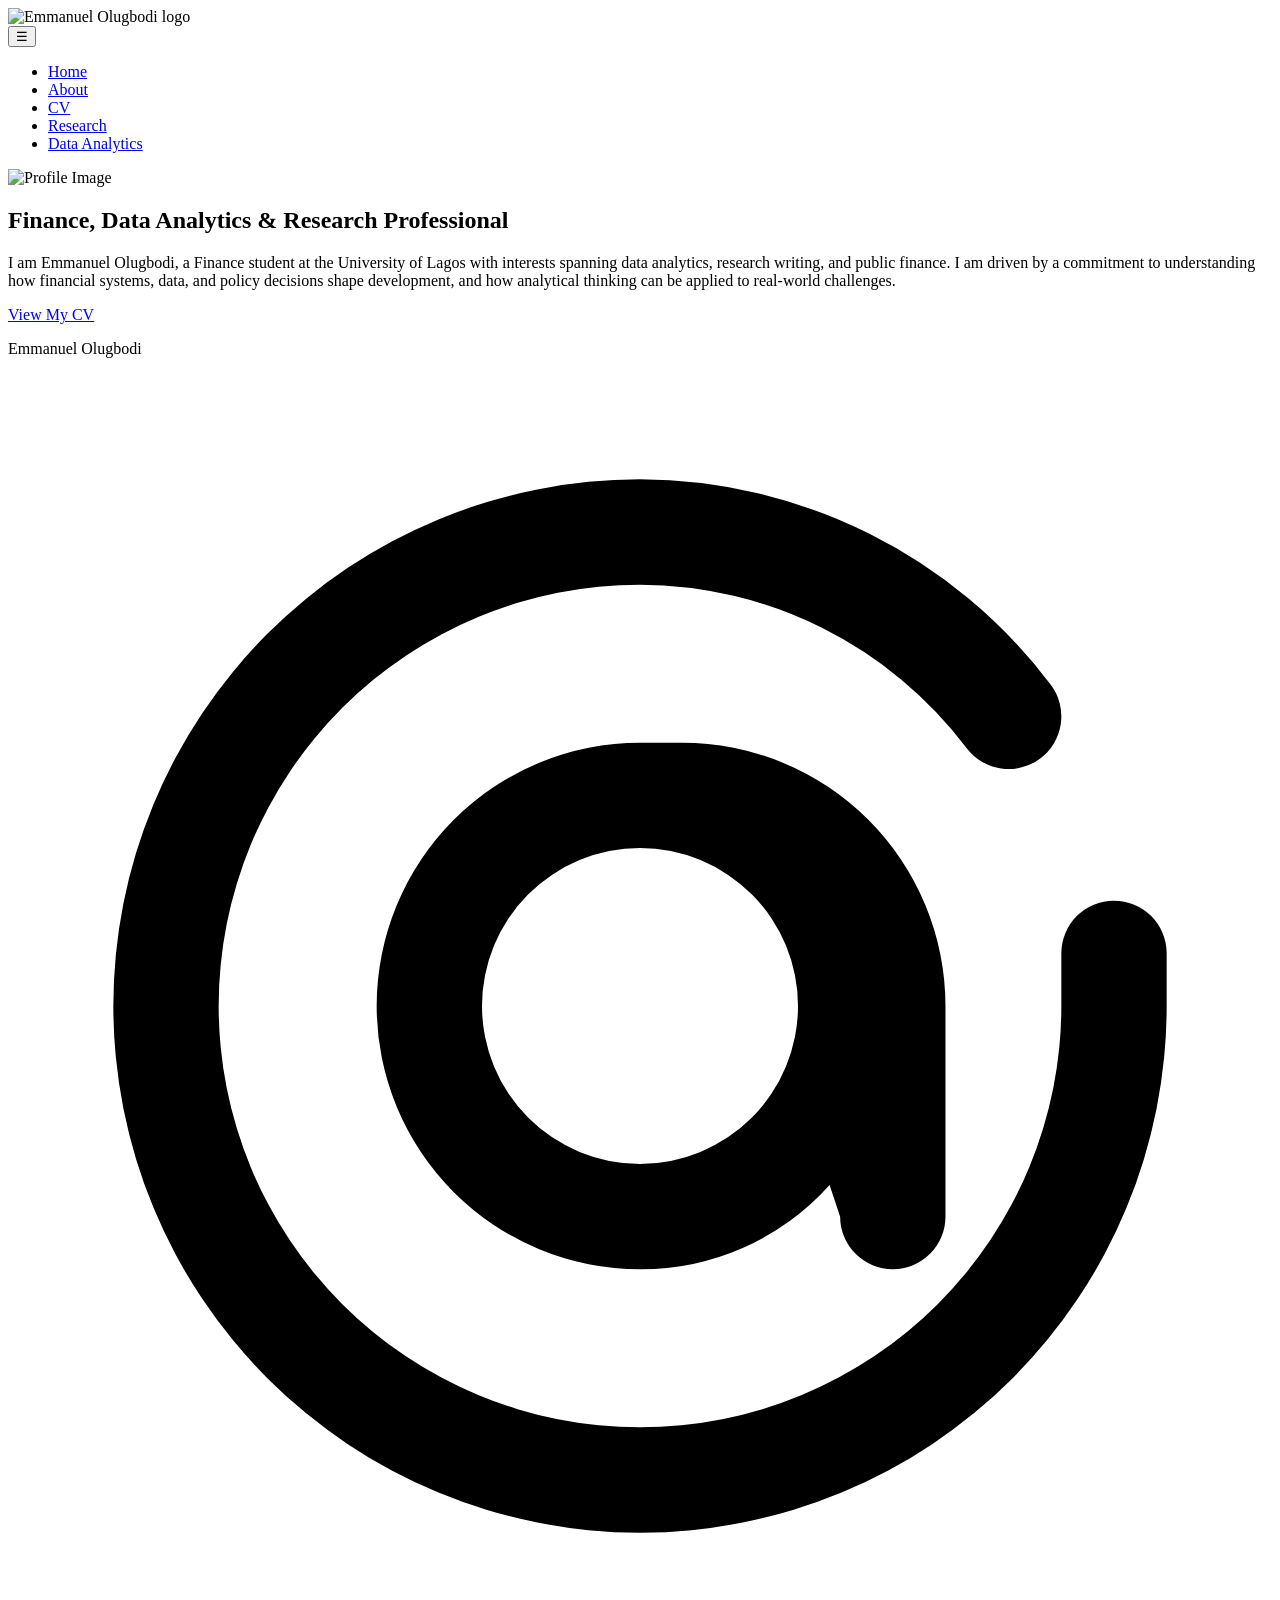
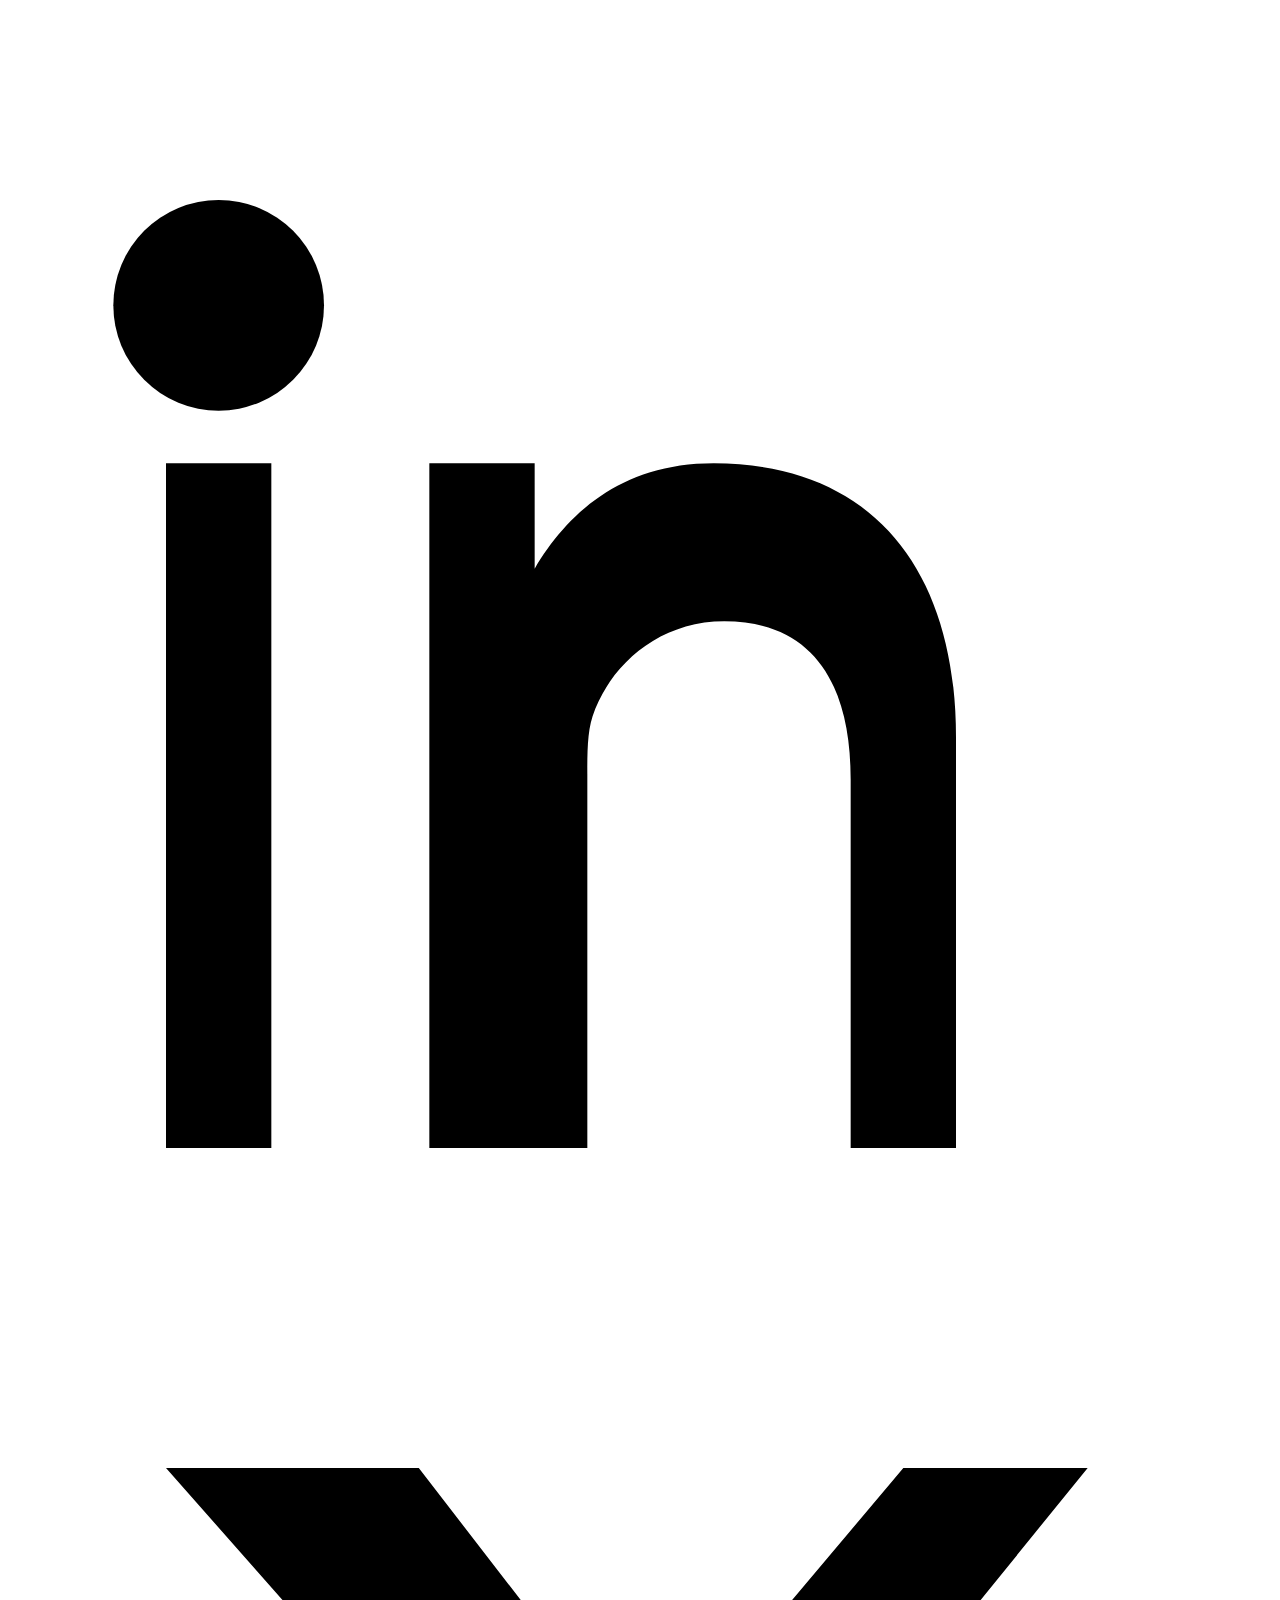
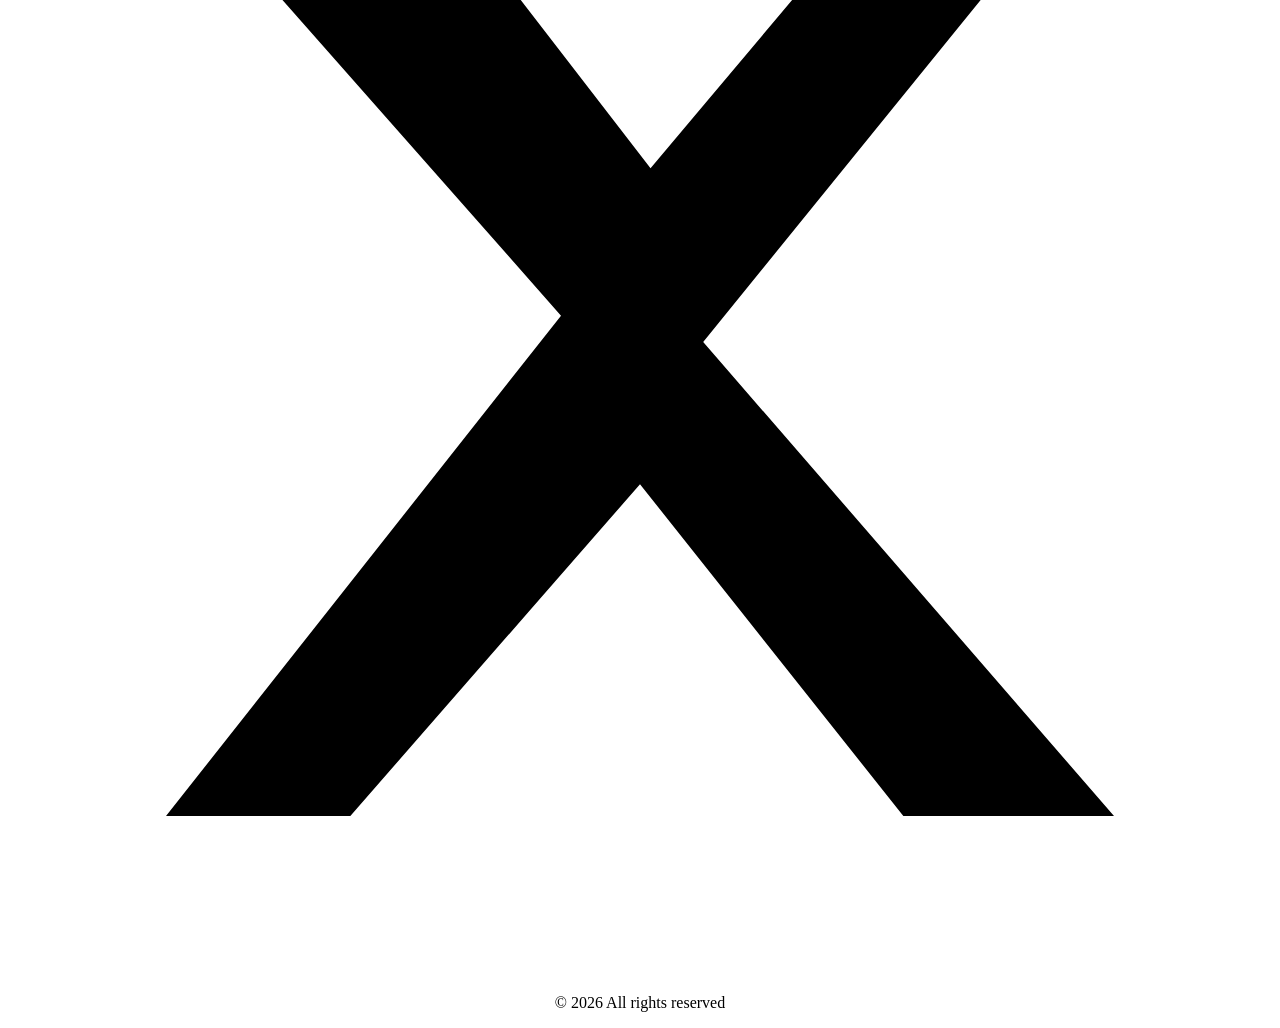
==== index.html @ 0d2e40f3 "Initial commit: portfolio website" ====
<!DOCTYPE html>
<html lang="en">
<head>
    <meta charset="UTF-8">
    <title>Emmanuel | Portfolio</title>

    <link rel="icon" href="images/favicon.ico">
    <link rel="icon" type="image/png" sizes="32x32" href="images/favicon-32x32.png">
    <link rel="icon" type="image/png" sizes="16x16" href="images/favicon-16x16.png">
    <link rel="apple-touch-icon" href="assets/favicon/apple-touch-icon.png">

    <link rel="stylesheet" href="css/style.css">
    <script defer src="js/script.js"></script>
</head>
<body>
<nav class="navbar">
  <div class="nav-container">
    <div class="brand">
      <img src="images/MyLogom.jpg" alt="Emmanuel Olugbodi logo" />
    </div>

    <button class="menu-toggle" aria-label="Open navigation">
      ☰
    </button>

    <ul class="nav-links">
      <li><a href="index.html">Home</a></li>
      <li><a href="about.html">About</a></li>
      <li><a href="cv.html">CV</a></li>
      <li><a href="research.html">Research</a></li>
      <li><a href="analytics.html">Data Analytics</a></li>
    </ul>
  </div>
</nav>

<main class="page-content">
    <section class="hero fade-in">
        <img src="images/profile-placeholder.jpg" alt="Profile Image">
        <h1>Finance, Data Analytics & Research Professional</h1>
       <!-- <p>I combine financial insight, political analysis, and data-driven research to support informed decision-making.</p>-->
        <p>I am Emmanuel Olugbodi, a Finance student at the University of Lagos with interests spanning data analytics, research writing, and public finance. I am driven by a commitment to understanding how financial systems, data, and policy decisions shape development, and how analytical thinking can be applied to real-world challenges.</p>
        <a class="btn" href="cv.html">View My CV</a>
    </section>
    </main>

   <footer class="site-footer">
  <div class="footer-inner">
    <p class="footer-name" class="footer-signature">Emmanuel Olugbodi</p>

   <div class="social-links">

  <a href="mailto:olugbodiemmanuel1@gmail.com" aria-label="Email" class="icon-email">
  <svg viewBox="0 0 24 24" class="icon">
    <path d="M12 2a10 10 0 1010 10v-1a1 1 0 00-2 0v1a8 8 0 11-8-8 7.8 7.8 0 016.2 3.1 1 1 0 001.6-1.2A9.8 9.8 0 0012 2z"/>
    <path d="M12 7a5 5 0 100 10 4.8 4.8 0 003.6-1.6l.2.6a1 1 0 002 0V12a5 5 0 00-5-5zm0 8a3 3 0 110-6 3 3 0 010 6z"/>
  </svg>
</a>

  <a href="https://www.linkedin.com/in/emmanuelsafr" target="_blank" aria-label="LinkedIn" class="icon-linkedin">
    <svg viewBox="0 0 24 24" class="icon">
      <path d="M4 3a2 2 0 100 4 2 2 0 000-4z"/>
      <path d="M3 8h2v13H3z"/>
      <path d="M8 8h2v2c.6-1 1.6-2 3.4-2 3 0 4.6 2 4.6 5.2V21h-2v-7c0-1.8-.7-3-2.4-3-1.3 0-2.2.9-2.5 1.8-.1.3-.1.7-.1 1.1V21H8z"/>
    </svg>
  </a>

  <a href="https://x.com/_emmanuelSAFR" target="_blank" aria-label="X" class="icon-x">
    <svg viewBox="0 0 24 24" class="icon">
      <path d="M3 3l7.5 8.5L3 21h3.5l5.5-6.3L17 21h4l-7.8-9 7.3-9H17l-4.8 5.7L7.8 3z"/>
    </svg>
  </a>
</div>
  <div>
    <p class="footer-copy" style="text-align: center;"> © 2026 All rights reserved</p>
  </div>
  </div>
</footer>
</body>
</html>
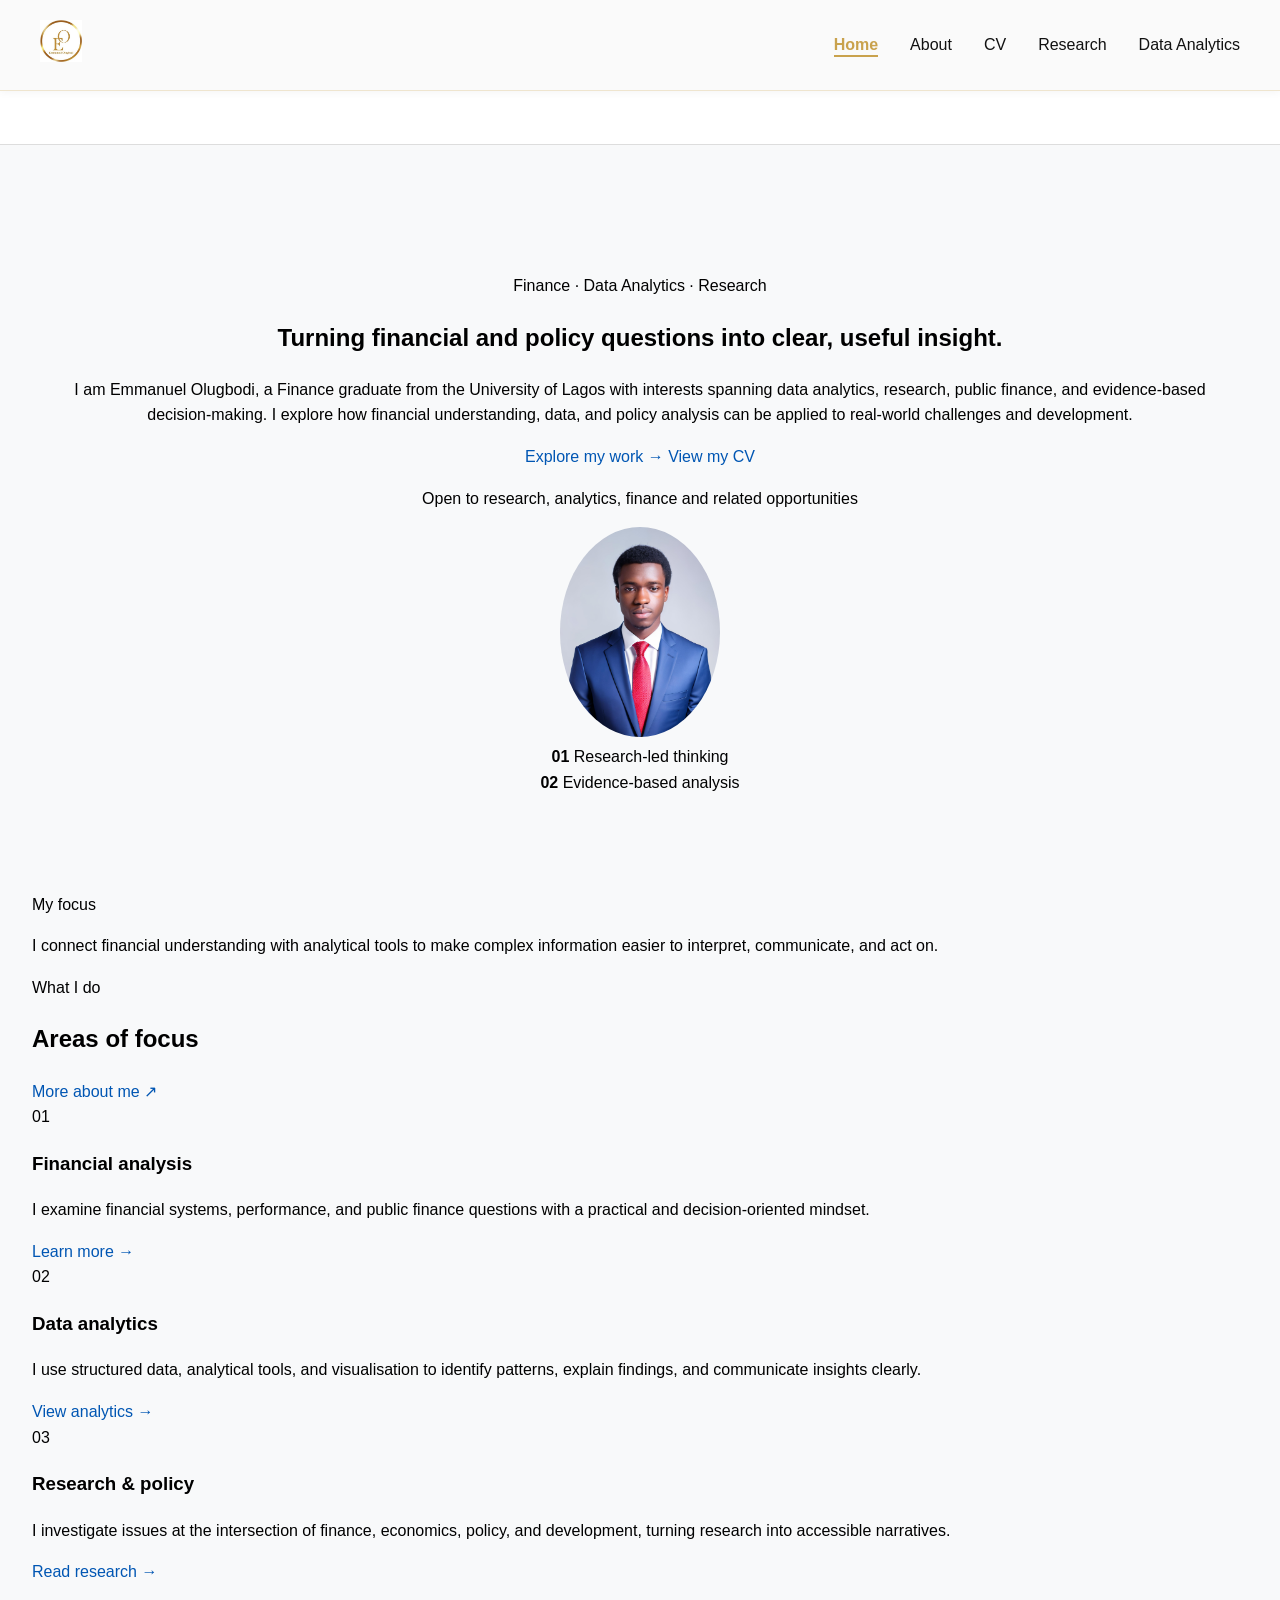
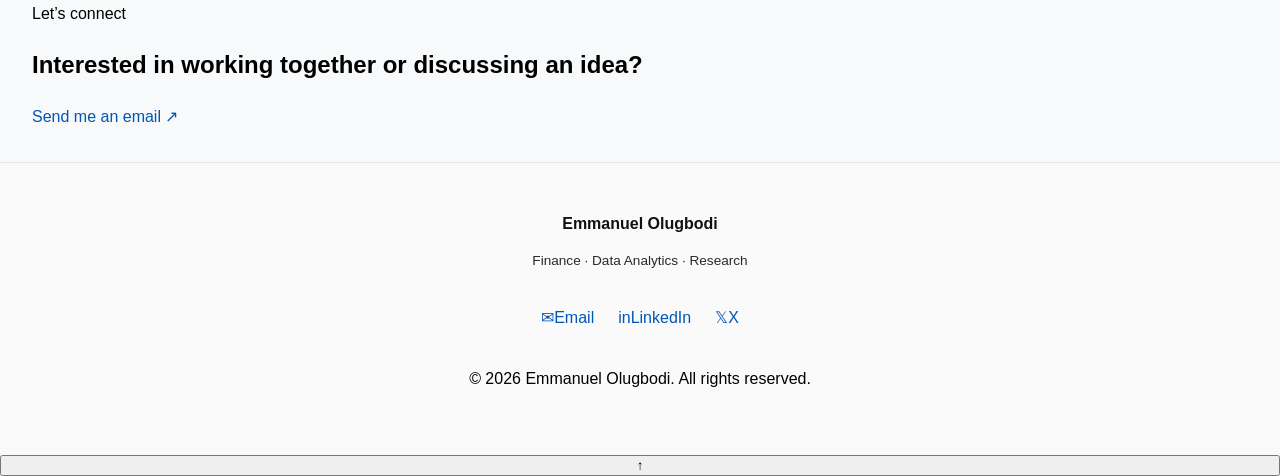
==== commit d2dd91d0: "Add files via upload Replacing" ====
--- a/index.html
+++ b/index.html
@@ -1,79 +1,931 @@
 <!DOCTYPE html>
 <html lang="en">
+
 <head>
+
     <meta charset="UTF-8">
-    <title>Emmanuel | Portfolio</title>
-
-    <link rel="icon" href="images/favicon.ico">
-    <link rel="icon" type="image/png" sizes="32x32" href="images/favicon-32x32.png">
-    <link rel="icon" type="image/png" sizes="16x16" href="images/favicon-16x16.png">
-    <link rel="apple-touch-icon" href="assets/favicon/apple-touch-icon.png">
+
+    <meta
+        name="viewport"
+        content="width=device-width, initial-scale=1.0"
+    >
+
+    <meta
+        name="description"
+        content="Emmanuel Olugbodi is a Finance graduate focused on data analytics, research, public finance, and evidence-based decision-making."
+    >
+
+    <meta
+        name="theme-color"
+        content="#0b1f33"
+    >
+
+    <title>
+        Emmanuel Olugbodi | Finance, Data & Research
+    </title>
+
+
+    <!-- =========================
+         FAVICONS
+    ========================== -->
+
+    <link
+        rel="icon"
+        href="images/favicon.ico"
+    >
+
+    <link
+        rel="icon"
+        type="image/png"
+        sizes="32x32"
+        href="images/favicon-32x32.png"
+    >
+
+    <link
+        rel="icon"
+        type="image/png"
+        sizes="16x16"
+        href="images/favicon-16x16.png"
+    >
+
+    <link
+        rel="apple-touch-icon"
+        href="assets/favicon/apple-touch-icon.png"
+    >
+
+
+    <!-- =========================
+         HOMEPAGE STYLESHEET
+    ========================== -->
+
 
     <link rel="stylesheet" href="css/style.css">
-    <script defer src="js/script.js"></script>
+   <!-- <script defer src="js/script.js"></script>-->
+
 </head>
+
+
 <body>
-<nav class="navbar">
-  <div class="nav-container">
-    <div class="brand">
-      <img src="images/MyLogom.jpg" alt="Emmanuel Olugbodi logo" />
-    </div>
-
-    <button class="menu-toggle" aria-label="Open navigation">
-      ☰
+
+
+    <!-- =====================================================
+         HEADER / NAVIGATION
+    ====================================================== -->
+
+    <header class="site-header">
+
+        <nav
+            class="navbar"
+            aria-label="Primary navigation"
+        >
+
+            <div class="nav-container">
+
+
+                <!-- Website brand -->
+
+                <a
+                    class="brand"
+                    href="index.html"
+                    aria-label="Emmanuel Olugbodi home"
+                >
+
+                    <img
+                        src="images/MyLogom.jpg"
+                        alt="Emmanuel Olugbodi logo"
+                    >
+
+                </a>
+
+
+                <!-- Mobile hamburger button -->
+
+                <button
+                    class="menu-toggle"
+                    type="button"
+                    aria-expanded="false"
+                    aria-controls="primary-menu"
+                    aria-label="Open navigation menu"
+                >
+
+                    <span></span>
+                    <span></span>
+                    <span></span>
+
+                </button>
+
+
+                <!-- Navigation links -->
+
+                <ul
+                    class="nav-links"
+                    id="primary-menu"
+                >
+
+                    <li>
+
+                        <a
+                            class="active"
+                            href="index.html"
+                            aria-current="page"
+                        >
+                            Home
+                        </a>
+
+                    </li>
+
+
+                    <li>
+
+                        <a href="about.html">
+                            About
+                        </a>
+
+                    </li>
+
+
+                    <li>
+
+                        <a href="cv.html">
+                            CV
+                        </a>
+
+                    </li>
+
+
+                    <li>
+
+                        <a href="research.html">
+                            Research
+                        </a>
+
+                    </li>
+
+
+                    <li>
+
+                        <a href="analytics.html">
+                            Data Analytics
+                        </a>
+
+                    </li>
+
+                </ul>
+
+            </div>
+
+        </nav>
+
+    </header>
+
+
+
+    <!-- =====================================================
+         MAIN CONTENT
+    ====================================================== -->
+
+    <main>
+
+
+        <!-- =================================================
+             HERO SECTION
+        ================================================== -->
+
+        <section
+            class="hero section-shell"
+            aria-labelledby="hero-title"
+        >
+
+
+            <!-- Hero text -->
+
+            <div class="hero-copy">
+
+                <p class="eyebrow">
+                    Finance · Data Analytics · Research
+                </p>
+
+
+                <h1 id="hero-title">
+                    Turning financial and policy questions into clear, useful insight.
+                </h1>
+
+
+                <p class="hero-text">
+                    I am Emmanuel Olugbodi, a Finance graduate from the University of Lagos with interests spanning data analytics, research, public finance, and evidence-based decision-making. I explore how financial understanding, data, and policy analysis can be applied to real-world challenges and development.
+                </p>
+
+
+                <div class="hero-actions">
+
+                    <a
+                        class="button button-primary"
+                        href="analytics.html"
+                    >
+                        Explore my work
+
+                        <span aria-hidden="true">
+                            →
+                        </span>
+
+                    </a>
+
+
+                    <a
+                        class="button button-secondary"
+                        href="cv.html"
+                    >
+                        View my CV
+                    </a>
+
+                </div>
+
+
+                <p class="availability">
+
+                    <span
+                        class="status-dot"
+                        aria-hidden="true"
+                    ></span>
+
+                    Open to research, analytics, finance and related opportunities
+
+                </p>
+
+            </div>
+
+
+
+            <!-- Hero visual -->
+
+            <div class="hero-visual">
+
+
+                <!-- Professional passport photograph -->
+
+                <div class="portrait-frame">
+
+                    <img
+                        src="images/profile-placeholder.jpg"
+                        alt="Professional portrait of Emmanuel Olugbodi"
+                    >
+
+                </div>
+
+
+                <!-- Supporting visual note -->
+
+                <div class="visual-note note-one">
+
+                    <strong>
+                        01
+                    </strong>
+
+                    <span>
+                        Research-led thinking
+                    </span>
+
+                </div>
+
+
+                <!-- Supporting visual note -->
+
+                <div class="visual-note note-two">
+
+                    <strong>
+                        02
+                    </strong>
+
+                    <span>
+                        Evidence-based analysis
+                    </span>
+
+                </div>
+
+            </div>
+
+        </section>
+
+
+
+        <!-- =================================================
+             PROFESSIONAL FOCUS STRIP
+        ================================================== -->
+
+        <section
+            class="intro-strip"
+            aria-label="Professional focus"
+        >
+
+            <div class="section-shell focus-grid">
+
+                <p class="section-kicker">
+                    My focus
+                </p>
+
+
+                <p class="focus-statement">
+                    I connect financial understanding with analytical tools to make complex information easier to interpret, communicate, and act on.
+                </p>
+
+            </div>
+
+        </section>
+
+
+
+        <!-- =================================================
+             AREAS OF FOCUS
+        ================================================== -->
+
+        <section
+            class="work-section section-shell"
+            aria-labelledby="work-title"
+        >
+
+            <div class="section-heading">
+
+                <div>
+
+                    <p class="section-kicker">
+                        What I do
+                    </p>
+
+                    <h2 id="work-title">
+                        Areas of focus
+                    </h2>
+
+                </div>
+
+
+                <a
+                    class="text-link"
+                    href="about.html"
+                >
+                    More about me
+
+                    <span aria-hidden="true">
+                        ↗
+                    </span>
+
+                </a>
+
+            </div>
+
+
+
+            <div class="focus-cards">
+
+
+                <!-- Financial analysis -->
+
+                <article class="focus-card">
+
+                    <span class="card-number">
+                        01
+                    </span>
+
+                    <h3>
+                        Financial analysis
+                    </h3>
+
+                    <p>
+                        I examine financial systems, performance, and public finance questions with a practical and decision-oriented mindset.
+                    </p>
+
+                    <a
+                        href="cv.html"
+                        aria-label="Learn more about Emmanuel's financial analysis experience"
+                    >
+                        Learn more
+
+                        <span aria-hidden="true">
+                            →
+                        </span>
+
+                    </a>
+
+                </article>
+
+
+
+                <!-- Data analytics -->
+
+                <article class="focus-card featured-card">
+
+                    <span class="card-number">
+                        02
+                    </span>
+
+                    <h3>
+                        Data analytics
+                    </h3>
+
+                    <p>
+                        I use structured data, analytical tools, and visualisation to identify patterns, explain findings, and communicate insights clearly.
+                    </p>
+
+                    <a
+                        href="analytics.html"
+                        aria-label="View Emmanuel's data analytics work"
+                    >
+                        View analytics
+
+                        <span aria-hidden="true">
+                            →
+                        </span>
+
+                    </a>
+
+                </article>
+
+
+
+                <!-- Research -->
+
+                <article class="focus-card">
+
+                    <span class="card-number">
+                        03
+                    </span>
+
+                    <h3>
+                        Research & policy
+                    </h3>
+
+                    <p>
+                        I investigate issues at the intersection of finance, economics, policy, and development, turning research into accessible narratives.
+                    </p>
+
+                    <a
+                        href="research.html"
+                        aria-label="Read Emmanuel's research work"
+                    >
+                        Read research
+
+                        <span aria-hidden="true">
+                            →
+                        </span>
+
+                    </a>
+
+                </article>
+
+            </div>
+
+        </section>
+
+
+
+        <!-- =================================================
+             CLOSING CALL TO ACTION
+        ================================================== -->
+
+        <section
+            class="closing-cta section-shell"
+            aria-labelledby="cta-title"
+        >
+
+            <div>
+
+                <p class="section-kicker">
+                    Let’s connect
+                </p>
+
+
+                <h2 id="cta-title">
+                    Interested in working together or discussing an idea?
+                </h2>
+
+            </div>
+
+
+            <a
+                class="button button-dark"
+                href="mailto:olugbodiemmanuel1@gmail.com"
+            >
+                Send me an email
+
+                <span aria-hidden="true">
+                    ↗
+                </span>
+
+            </a>
+
+        </section>
+
+    </main>
+
+
+
+    <!-- =====================================================
+         FOOTER
+    ====================================================== -->
+
+    <footer class="site-footer">
+
+        <div class="footer-inner section-shell">
+
+
+            <!-- Footer identity -->
+
+            <div class="footer-brand">
+
+                <a
+                    class="footer-name"
+                    href="index.html"
+                >
+                    Emmanuel Olugbodi
+                </a>
+
+
+                <p class="footer-copy">
+                    Finance · Data Analytics · Research
+                </p>
+
+            </div>
+
+
+
+            <!-- Social links -->
+
+            <div
+                class="social-links"
+                aria-label="Social and contact links"
+            >
+
+                <a
+                    href="mailto:olugbodiemmanuel1@gmail.com"
+                    aria-label="Email Emmanuel"
+                >
+
+                    <span
+                        class="social-icon"
+                        aria-hidden="true"
+                    >
+                        ✉
+                    </span>
+
+                    <span>
+                        Email
+                    </span>
+
+                </a>
+
+
+                <a
+                    href="https://www.linkedin.com/in/emmanuelsafr"
+                    target="_blank"
+                    rel="noopener noreferrer"
+                    aria-label="Emmanuel on LinkedIn"
+                >
+
+                    <span
+                        class="social-icon linkedin-icon"
+                        aria-hidden="true"
+                    >
+                        in
+                    </span>
+
+                    <span>
+                        LinkedIn
+                    </span>
+
+                </a>
+
+
+                <a
+                    href="https://x.com/_emmanuelSAFR"
+                    target="_blank"
+                    rel="noopener noreferrer"
+                    aria-label="Emmanuel on X"
+                >
+
+                    <span
+                        class="social-icon x-icon"
+                        aria-hidden="true"
+                    >
+                        𝕏
+                    </span>
+
+                    <span>
+                        X
+                    </span>
+
+                </a>
+
+            </div>
+
+
+
+            <!-- Copyright -->
+
+            <p class="copyright">
+
+                ©
+                <span id="year"></span>
+                Emmanuel Olugbodi.
+                All rights reserved.
+
+            </p>
+
+        </div>
+
+    </footer>
+
+
+
+    <!-- =====================================================
+         BACK TO TOP BUTTON
+    ====================================================== -->
+
+    <button
+        class="back-to-top"
+        type="button"
+        aria-label="Back to top"
+        title="Back to top"
+    >
+
+        <span aria-hidden="true">
+            ↑
+        </span>
+
     </button>
 
-    <ul class="nav-links">
-      <li><a href="index.html">Home</a></li>
-      <li><a href="about.html">About</a></li>
-      <li><a href="cv.html">CV</a></li>
-      <li><a href="research.html">Research</a></li>
-      <li><a href="analytics.html">Data Analytics</a></li>
-    </ul>
-  </div>
-</nav>
-
-<main class="page-content">
-    <section class="hero fade-in">
-        <img src="images/profile-placeholder.jpg" alt="Profile Image">
-        <h1>Finance, Data Analytics & Research Professional</h1>
-       <!-- <p>I combine financial insight, political analysis, and data-driven research to support informed decision-making.</p>-->
-        <p>I am Emmanuel Olugbodi, a Finance student at the University of Lagos with interests spanning data analytics, research writing, and public finance. I am driven by a commitment to understanding how financial systems, data, and policy decisions shape development, and how analytical thinking can be applied to real-world challenges.</p>
-        <a class="btn" href="cv.html">View My CV</a>
-    </section>
-    </main>
-
-   <footer class="site-footer">
-  <div class="footer-inner">
-    <p class="footer-name" class="footer-signature">Emmanuel Olugbodi</p>
-
-   <div class="social-links">
-
-  <a href="mailto:olugbodiemmanuel1@gmail.com" aria-label="Email" class="icon-email">
-  <svg viewBox="0 0 24 24" class="icon">
-    <path d="M12 2a10 10 0 1010 10v-1a1 1 0 00-2 0v1a8 8 0 11-8-8 7.8 7.8 0 016.2 3.1 1 1 0 001.6-1.2A9.8 9.8 0 0012 2z"/>
-    <path d="M12 7a5 5 0 100 10 4.8 4.8 0 003.6-1.6l.2.6a1 1 0 002 0V12a5 5 0 00-5-5zm0 8a3 3 0 110-6 3 3 0 010 6z"/>
-  </svg>
-</a>
-
-  <a href="https://www.linkedin.com/in/emmanuelsafr" target="_blank" aria-label="LinkedIn" class="icon-linkedin">
-    <svg viewBox="0 0 24 24" class="icon">
-      <path d="M4 3a2 2 0 100 4 2 2 0 000-4z"/>
-      <path d="M3 8h2v13H3z"/>
-      <path d="M8 8h2v2c.6-1 1.6-2 3.4-2 3 0 4.6 2 4.6 5.2V21h-2v-7c0-1.8-.7-3-2.4-3-1.3 0-2.2.9-2.5 1.8-.1.3-.1.7-.1 1.1V21H8z"/>
-    </svg>
-  </a>
-
-  <a href="https://x.com/_emmanuelSAFR" target="_blank" aria-label="X" class="icon-x">
-    <svg viewBox="0 0 24 24" class="icon">
-      <path d="M3 3l7.5 8.5L3 21h3.5l5.5-6.3L17 21h4l-7.8-9 7.3-9H17l-4.8 5.7L7.8 3z"/>
-    </svg>
-  </a>
-</div>
-  <div>
-    <p class="footer-copy" style="text-align: center;"> © 2026 All rights reserved</p>
-  </div>
-  </div>
-</footer>
+
+
+    <!-- =====================================================
+         JAVASCRIPT
+    ====================================================== -->
+
+    <script>
+
+
+        /* =================================================
+           MOBILE NAVIGATION
+        ================================================== */
+
+        const menuButton =
+            document.querySelector('.menu-toggle');
+
+        const menu =
+            document.querySelector('#primary-menu');
+
+
+        /*
+         * Open and close the mobile navigation.
+         */
+
+        if (menuButton && menu) {
+
+            menuButton.addEventListener('click', (event) => {
+
+                event.stopPropagation();
+
+
+                const isOpen =
+                    menuButton.getAttribute('aria-expanded') === 'true';
+
+
+                menuButton.setAttribute(
+                    'aria-expanded',
+                    String(!isOpen)
+                );
+
+
+                menuButton.setAttribute(
+                    'aria-label',
+                    isOpen
+                        ? 'Open navigation menu'
+                        : 'Close navigation menu'
+                );
+
+
+                menu.classList.toggle(
+                    'open',
+                    !isOpen
+                );
+
+            });
+
+
+
+            /*
+             * Close the navigation after
+             * selecting a page.
+             */
+
+            menu.querySelectorAll('a').forEach((link) => {
+
+                link.addEventListener('click', () => {
+
+                    menuButton.setAttribute(
+                        'aria-expanded',
+                        'false'
+                    );
+
+
+                    menuButton.setAttribute(
+                        'aria-label',
+                        'Open navigation menu'
+                    );
+
+
+                    menu.classList.remove('open');
+
+                });
+
+            });
+
+
+
+            /*
+             * Close the navigation when the user
+             * clicks or touches outside the menu.
+             */
+
+            document.addEventListener(
+                'click',
+                (event) => {
+
+                    const clickedInsideMenu =
+                        menu.contains(event.target);
+
+
+                    const clickedMenuButton =
+                        menuButton.contains(event.target);
+
+
+                    if (
+                        !clickedInsideMenu &&
+                        !clickedMenuButton &&
+                        menu.classList.contains('open')
+                    ) {
+
+                        menuButton.setAttribute(
+                            'aria-expanded',
+                            'false'
+                        );
+
+
+                        menuButton.setAttribute(
+                            'aria-label',
+                            'Open navigation menu'
+                        );
+
+
+                        menu.classList.remove('open');
+
+                    }
+
+                }
+            );
+
+
+
+            /*
+             * Close the navigation when
+             * the Escape key is pressed.
+             */
+
+            document.addEventListener(
+                'keydown',
+                (event) => {
+
+                    if (
+                        event.key === 'Escape' &&
+                        menu.classList.contains('open')
+                    ) {
+
+                        menuButton.setAttribute(
+                            'aria-expanded',
+                            'false'
+                        );
+
+
+                        menuButton.setAttribute(
+                            'aria-label',
+                            'Open navigation menu'
+                        );
+
+
+                        menu.classList.remove('open');
+
+
+                        menuButton.focus();
+
+                    }
+
+                }
+            );
+
+
+
+            /*
+             * Close the mobile navigation when
+             * the user starts scrolling.
+             */
+
+            window.addEventListener(
+                'scroll',
+                () => {
+
+                    if (
+                        menu.classList.contains('open') &&
+                        window.scrollY > 10
+                    ) {
+
+                        menuButton.setAttribute(
+                            'aria-expanded',
+                            'false'
+                        );
+
+
+                        menuButton.setAttribute(
+                            'aria-label',
+                            'Open navigation menu'
+                        );
+
+
+                        menu.classList.remove('open');
+
+                    }
+
+                }
+            );
+
+        }
+
+
+
+        /* =================================================
+           CURRENT YEAR
+        ================================================== */
+
+        const yearElement =
+            document.querySelector('#year');
+
+
+        if (yearElement) {
+
+            yearElement.textContent =
+                new Date().getFullYear();
+
+        }
+
+
+
+        /* =================================================
+           BACK TO TOP
+        ================================================== */
+
+        const backToTopButton =
+            document.querySelector('.back-to-top');
+
+
+        if (backToTopButton) {
+
+            window.addEventListener(
+                'scroll',
+                () => {
+
+                    if (window.scrollY > 500) {
+
+                        backToTopButton.classList.add(
+                            'visible'
+                        );
+
+                    } else {
+
+                        backToTopButton.classList.remove(
+                            'visible'
+                        );
+
+                    }
+
+                }
+            );
+
+
+            backToTopButton.addEventListener(
+                'click',
+                () => {
+
+                    window.scrollTo({
+
+                        top: 0,
+
+                        behavior: 'smooth'
+
+                    });
+
+                }
+            );
+
+        }
+
+    </script>
+
 </body>
+
 </html>
--- a/css/style.css
+++ b/css/style.css
@@ -0,0 +1,859 @@
+:root {
+  --primary-dark: #111111;
+  --secondary-dark: #2a2a2a;
+  --accent-gold: #c9a24d;
+  --bg-light: #ffffff;
+  --border-light: #e6e6e6;
+ --nav-bg: #fafafa;
+ /* --nav-bg: #E0E0E0;*/
+  --page-bg: #ffffff;
+  --shadow-soft: rgba(0, 0, 0, 0.04)
+}
+
+html {
+  scroll-behavior: smooth;
+}
+
+body {
+    display: flex;
+    flex-direction: column;
+    min-height: 100vh;
+    min-height: 100svh;
+    margin: 0;
+    font-family: Arial, sans-serif;
+    background: var(--page-bg);
+    color: black;
+    padding-top: 80px;
+}
+
+html, body {
+    height: 100%;
+    margin: 0;
+}
+
+.page-content {
+    flex: 1;
+}
+
+.page-wrapper {
+  flex: 1;
+  display: flex;
+  flex-direction: column;
+}
+
+.brand img {
+  height: 42px;
+  width: auto;
+}
+
+.navbar {
+  position: fixed;
+  top: 0;
+  left: 0;
+  z-index: 1000;
+  width: 100%;
+  background: var(--nav-bg);
+  box-shadow: 0 2px 8px var(--shadow-soft);
+  border-bottom: 1px solid rgba(201, 162, 77, 0.25);
+}
+
+.navbar.scrolled {
+  box-shadow: 0 4px 12px rgba(0, 0, 0, 0.08);
+}
+
+.nav-links a:focus {
+  outline: 2px solid var(--accent-gold);
+  outline-offset: 3px;
+}
+
+.nav-container {
+  position: relative;
+  max-width: 1200px;
+  margin: auto;
+  padding: 1rem 1.5rem;
+  display: flex;
+  align-items: center;
+  justify-content: space-between;
+}
+
+.nav-links {
+  display: flex;
+  gap: 2rem;
+  list-style: none;
+}
+
+.nav-links a {
+  text-decoration: none;
+  color: var(--primary-dark);
+  font-weight: 500;
+  position: relative;
+}
+
+.nav-links a::after {
+  content: "";
+  position: absolute;
+  left: 0;
+  bottom: -4px;
+  width: 0;
+  height: 2px;
+  background: var(--accent-gold);
+  transition: width 0.3s ease;
+}
+
+.nav-links a:hover::after {
+  width: 100%;
+}
+
+
+.menu-toggle {
+  display: none;
+  background: none;
+  border: none;
+  font-size: 1.5rem;
+  cursor: pointer;
+  z-index: 1100;
+}
+
+/* Hamburger button visible on mobile */
+@media (max-width: 768px) {
+  .menu-toggle {
+    display: block;
+    cursor: pointer;
+    position: relative;
+    z-index: 2000; /* make sure it’s above the menu */
+  }
+
+  .nav-links {
+    display: none;       /* hidden by default */
+    flex-direction: column;
+    position: fixed;     /* fixed so it overlays content */
+    top: 60px;           /* below navbar */
+    left: 0;
+    width: 100%;
+    background: var(--bg-light);
+    padding: 1rem 1.5rem;
+    box-shadow: 0 4px 12px rgba(0,0,0,0.1);
+    z-index: 1500;
+  }
+
+  .nav-links.open {
+    display: flex;
+  }
+
+  .nav-links a {
+    padding: 0.8rem 0;
+  }
+}
+
+.nav-links a.active {
+  color: var(--accent-gold);
+  font-weight: 600;
+}
+
+.nav-links a.active::after {
+  width: 100%;
+}
+
+
+
+.hero {
+    text-align: center;
+    padding: 80px 20px;
+}
+
+.hero img {
+    width: 160px;
+    border-radius: 50%;
+}
+
+.btn {
+    display: inline-block;
+    padding: 10px 20px;
+    background: #0b2c5d;
+    color: white;
+    margin-top: 20px;
+}
+
+.content {
+    padding: 60px 40px;
+}
+
+.card {
+    background: #f5f5f5;
+    padding: 20px;
+    margin-top: 20px;
+    border-left: 4px solid #0b2c5d;
+}
+
+/* Animations */
+.fade-in {
+    animation: fadeIn 1.2s ease-in;
+}
+
+.slide-up {
+    animation: slideUp 1s ease-out;
+}
+
+@keyframes fadeIn {
+    from {opacity: 0;}
+    to {opacity: 1;}
+}
+
+@keyframes slideUp {
+    from {transform: translateY(40px); opacity: 0;}
+    to {transform: translateY(0); opacity: 1;}
+}
+
+
+/* CV PAGE*/
+
+.cv-container {
+    max-width: 900px;
+    margin: auto;
+    padding: 2rem 1rem;
+    line-height: 1.7;
+}
+
+.cv-header {
+    text-align: center;
+    margin-bottom: 3rem;
+}
+
+.cv-tagline {
+    font-weight: 600;
+    margin-top: 0.5rem;
+}
+
+.cv-subtitle {
+    color: #666;
+}
+
+.cv-section {
+    margin-bottom: 2.5rem;
+}
+
+.cv-section h2 {
+    border-bottom: 2px solid #eee;
+    padding-bottom: 0.5rem;
+    margin-bottom: 1.2rem;
+}
+
+.cv-item {
+    margin-bottom: 1.5rem;
+}
+
+.cv-meta {
+    font-style: italic;
+    color: #555;
+}
+
+.cv-year {
+    font-size: 0.9rem;
+    color: #777;
+}
+
+ul {
+    padding-left: 1.2rem;
+}
+
+.simple-list {
+    list-style: disc;
+}
+
+.skills-grid {
+    display: grid;
+    grid-template-columns: repeat(auto-fit, minmax(220px, 1fr));
+    gap: 1.5rem;
+}
+
+.cv-row {
+    display: flex;
+    justify-content: space-between;
+    align-items: baseline;
+    gap: 1rem;
+}
+
+.cv-row h3,
+.cv-row .cv-meta {
+    margin: 0;
+}
+
+.cv-year {
+    white-space: nowrap;
+    font-weight: 500;
+    color: #555;
+}
+
+
+
+.cv-downloads {
+    display: flex;
+    gap: 1rem;
+    margin-top: 1rem;
+    flex-wrap: wrap;
+}
+
+.download-card {
+    flex: 1;
+    min-width: 220px;
+}
+
+.download-card p {
+    margin-bottom: 0.5rem;
+    font-weight: 500;
+}
+
+/* Buttons */
+
+.btn.download {
+    display: inline-block;
+    align-items: center;
+    gap: 0.6rem;
+    margin-top: 1.5rem;
+    padding: 0.7rem 1rem;
+    background: #111;
+    color: #fff;
+    text-decoration: none;
+    border-radius: 6px;
+    font-size: 0.9rem;
+    font-weight: 500;
+    position: relative;
+    overflow: hidden;
+    transition: transform 0.25s ease, box-shadow 0.25s ease;
+}
+
+.btn.download .icon {
+    font-size: 1rem;
+    transition: transform 0.25s ease;
+}
+
+/* Hover effect */
+.btn.download:hover {
+    background: #162a45;
+    transform: translateY(-2px);
+    box-shadow: 0 6px 16px rgba(0, 0, 0, 0.15);
+}
+
+.btn.download:hover .icon {
+    transform: translateY(3px);
+}
+
+/* Click ripple */
+.btn.download::after {
+    content: "";
+    position: absolute;
+    inset: 0;
+    background: rgba(255, 255, 255, 0.12);
+    opacity: 0;
+    transition: opacity 0.2s ease;
+}
+
+.btn.download:active::after {
+    opacity: 1;
+}
+
+/* Mobile adjustments */
+@media (max-width: 600px) {
+    .cv-header h1 {
+        font-size: 1.8rem;
+    }
+}
+
+@media (max-width: 768px) {
+
+    .cv-downloads {
+        flex-direction: column;
+    }
+
+    .download-card {
+        width: 100%;
+    }
+
+}
+
+@media (max-width: 850px) {
+    .skills-grid {
+        display: block;
+    }
+
+    .skills-grid > div {
+        margin-bottom: 1.5rem;
+    }
+
+    .skills-grid h4 {
+        font-size: 1rem;
+        margin-bottom: 0.3rem;
+    }
+
+    .skills-grid p {
+        margin: 0;
+        color: #444;
+    }
+}
+
+@media (max-width: 850px) {
+    .skills-grid > div {
+        padding-bottom: 1rem;
+        border-bottom: 1px solid #eee;
+    }
+
+    .skills-grid > div:last-child {
+        border-bottom: none;
+    }
+}
+
+@media (max-width: 850px) {
+
+    .cv-row {
+        flex-direction: column;
+        align-items: flex-start;
+        gap: 0.25rem;
+    }
+
+    .cv-year {
+        font-size: 0.9rem;
+        color: #666;
+    }
+}
+
+/* Research Section */
+/* PAGE HEADER */
+
+
+.page-header {
+    max-width: 900px;
+    margin: 40px auto;
+    padding: 0 20px;
+}
+
+.page-header h1 {
+    font-size: 2rem;
+    margin-bottom: 10px;
+}
+
+/* FILTERS */
+.filters {
+    display: flex;
+    gap: 10px;
+    justify-content: center;
+    margin-bottom: 30px;
+    flex-wrap: wrap;
+}
+
+.filters button {
+    padding: 8px 14px;
+    border: 1px solid #0a1f44;
+    background: transparent;
+    cursor: pointer;
+    border-radius: 4px;
+}
+
+.filters button.active {
+    background: #0a1f44;
+    color: #fff;
+}
+
+/* GRID */
+.writings-grid {
+    max-width: 1100px;
+    margin: auto;
+    padding: 20px;
+    display: grid;
+    grid-template-columns: repeat(auto-fit, minmax(280px, 1fr));
+    gap: 20px;
+}
+
+/* CARD */
+.writing-card {
+    border: 1px solid #ddd;
+    padding: 20px;
+    border-radius: 6px;
+    background: #fff;
+}
+
+.writing-card.featured {
+    border-left: 5px solid #0a1f44;
+}
+
+.card-header {
+    display: flex;
+    justify-content: space-between;
+    margin-bottom: 10px;
+}
+
+.tag {
+    font-size: 0.75rem;
+    text-transform: uppercase;
+    color: #0a1f44;
+}
+
+.year {
+    font-size: 0.8rem;
+    color: #666;
+}
+
+.recognition {
+    font-size: 0.85rem;
+    font-style: italic;
+    margin-top: 10px;
+}
+
+.book-title {
+    font-size: 1.1rem;
+    font-weight: 600;
+    margin-bottom: 4px;
+    color: #0a1f44;
+}
+
+.chapter-title {
+    font-size: 1rem;
+    font-weight: 500;
+    margin-bottom: 8px;
+    color: #222;
+}
+
+.description {
+    font-size: 0.9rem;
+    color: #333;
+    line-height: 1.6;
+}
+
+/* BUTTON */
+.btn.small {
+    display: inline-block;
+    margin-top: 15px;
+    padding: 8px 12px;
+    background: #0a1f44;
+    color: #fff;
+    text-decoration: none;
+    border-radius: 4px;
+}
+
+/* MOBILE OPTIMIZATION */
+@media (max-width: 600px) {
+    .writing-card p {
+        font-size: 0.9rem;
+    }
+}
+
+
+/* Data Analytics Section */
+.analytics-header {
+  background: #ffffff;
+  border-bottom: 1px solid #e5e7eb;
+  padding: 3rem 1.5rem 2rem;
+}
+
+.analytics-header-inner {
+  max-width: 1100px;
+  margin: 0 auto;
+  text-align: center;
+}
+
+.analytics-header h1 {
+  font-size: 2rem;
+  margin: 0 0 0.5rem;
+}
+
+.analytics-header .subtitle {
+  font-size: 1rem;
+  color: #374151;
+  margin-bottom: 0.75rem;
+  max-width: 700px;
+  margin-left: auto;
+  margin-right: auto;
+  text-align: center;
+}
+
+.analytics-header .helper-text {
+  font-size: 0.9rem;
+  color: #6b7280;
+  max-width: 700px;
+  margin-left: auto;
+  margin-right: auto;
+  text-align: center;
+}
+
+
+.section-divider {
+  display: flex;
+  align-items: center;
+  gap: 1rem;
+  padding: 1.5rem 2rem 0;
+}
+
+.section-divider::before,
+.section-divider::after {
+  content: "";
+  flex: 1;
+  height: 1px;
+  background: #e5e7eb;
+}
+
+.section-divider span {
+  font-size: 0.85rem;
+  color: #6b7280;
+  white-space: nowrap;
+}
+
+
+
+body {
+  font-family: Arial, sans-serif;
+  line-height: 1.6;
+  margin: 0;
+  background: #f8f9fa;
+}
+
+header {
+  background: #ffffff;
+  padding: 2rem;
+  border-bottom: 1px solid #ddd;
+}
+
+main {
+  padding: 2rem;
+}
+
+.project {
+  background: #ffffff;
+  padding: 2rem;
+  margin-bottom: 2rem;
+  border-radius: 6px;
+}
+
+.project h2 {
+  margin-top: 0;
+}
+
+
+.deliverables {
+  display: flex;
+  flex-wrap: wrap;
+  gap: 0.75rem;
+  margin-top: 1rem;
+}
+
+.deliverables a {
+  text-decoration: none;
+  padding: 0.65rem 1.2rem;
+  border-radius: 6px;
+  background: #1f2933;
+  color: #ffffff;
+  font-size: 0.85rem;
+  transition: background 0.2s ease;
+}
+
+.deliverables a:hover {
+  background: #111827;
+}
+
+
+
+a {
+  color: #0056b3;
+  text-decoration: none;
+}
+
+
+.project {
+  background: #ffffff;
+  padding: 2rem;
+  margin-bottom: 2rem;
+  border-radius: 6px;
+}
+
+.overview {
+  font-size: 1rem;
+  margin-bottom: 1rem;
+}
+
+.toggle {
+  background: #0056b3;
+  color: #ffffff;
+  border: none;
+  padding: 0.6rem 1rem;
+  cursor: pointer;
+  border-radius: 4px;
+}
+
+.details {
+  margin-top: 1.5rem;
+  display: none;
+}
+
+.details.open {
+  display: block;
+}
+
+.video-wrapper {
+  margin-top: 1.5rem;
+}
+
+video {
+  width: 70%;
+  max-height: 400px;
+  border-radius: 6px;
+}
+
+.future-projects-note {
+  display: flex;
+  justify-content: center;
+  margin-top: 2rem;
+}
+
+.note-badge {
+  display: inline-flex;
+  align-items: center;
+  gap: 0.6rem;
+  background: #f3f4f6; /* subtle light gray */
+  color: #374151;       /* dark gray for readability */
+  font-size: 0.95rem;
+  padding: 0.5rem 1rem;
+  border-radius: 8px;
+  border: 1px dashed #9ca3af; /* subtle dashed border for “future” effect */
+}
+
+.note-icon {
+  font-size: 1.2rem; /* slightly larger hourglass icon */
+}
+
+@media (min-width: 768px) {
+  .details {
+  display: none;
+  margin-top: 1.5rem;
+}
+
+.details.open {
+  display: block;
+}
+
+.details-text {
+    grid-column: 1 / 2;
+  }
+}
+@media (min-width: 768px) {
+  .details.open {
+    display: grid;
+    grid-template-columns: 2fr 1fr;
+    gap: 2rem;
+  }
+}
+
+/*Footer*/
+.site-footer {
+  /*background: #fafafa;*/
+  background: var(--nav-bg);
+  border-top: 1px solid var(--border-light);
+  padding: 3rem 1.5rem;
+  text-align: center;
+  flex-shrink: 0;
+}
+
+.footer-inner {
+  max-width: 1100px;
+  margin: auto;
+  display: flex;
+  flex-direction: column;
+  align-items: center;
+  gap: 1.2rem;
+}
+
+.footer-name {
+  font-weight: 600;
+  color: var(--primary-dark);
+}
+
+.footer-copy {
+  font-size: 0.85rem;
+  color: var(--secondary-dark);
+}
+
+.social-links {
+  display: flex;
+  justify-content: center;
+  gap: 1.5rem;
+}
+
+.social-links a {
+  display: inline-flex;
+  align-items: center;
+  justify-content: center;
+}
+
+.social-links .icon {
+  width: 22px;
+  height: 22px;
+  display: block;
+}
+
+.social-links a:hover img {
+  opacity: 1;
+  transform: translateY(-2px);
+}
+
+.footer-copy {
+  font-size: 0.85rem;
+  color: var(--secondary-dark);
+}
+
+.footer-signature {
+  display: inline-block;
+  margin-top: 1rem;
+  font-weight: 500;
+  text-decoration: none;
+  color: var(--primary-dark);
+  letter-spacing: 0.02em;
+  transition: color 0.3s ease;
+}
+
+.footer-signature:hover {
+  color: var(--accent-gold);
+}
+
+.icon-email svg,
+.icon-email .icon {
+  fill: #555;
+}
+
+.icon-linkedin .icon {
+  fill: #0A66C2;
+}
+
+.icon-x .icon {
+  fill: #000000;
+}
+
+.social-links a:hover .icon {
+  transform: translateY(-2px);
+  opacity: 0.85;
+}
+
+.social-links a:hover .icon {
+  fill: var(--accent-gold);
+  transform: translateY(-2px);
+}
+
+#back-to-top {
+  position: fixed;
+  bottom: 30px;
+  right: 30px;
+  display: none; 
+  justify-content: center;
+  align-items: center;
+  width: 45px;
+  height: 45px;
+  background: var(--accent-gold);
+  color: #fff;
+  border: none;
+  border-radius: 50%;
+  cursor: pointer;
+  font-size: 1.3rem;
+  box-shadow: 0 4px 8px rgba(0,0,0,0.2);
+  z-index: 1001;
+  transition: opacity 0.3s ease;
+}
+
+#back-to-top:hover {
+  opacity: 0.85;
+}
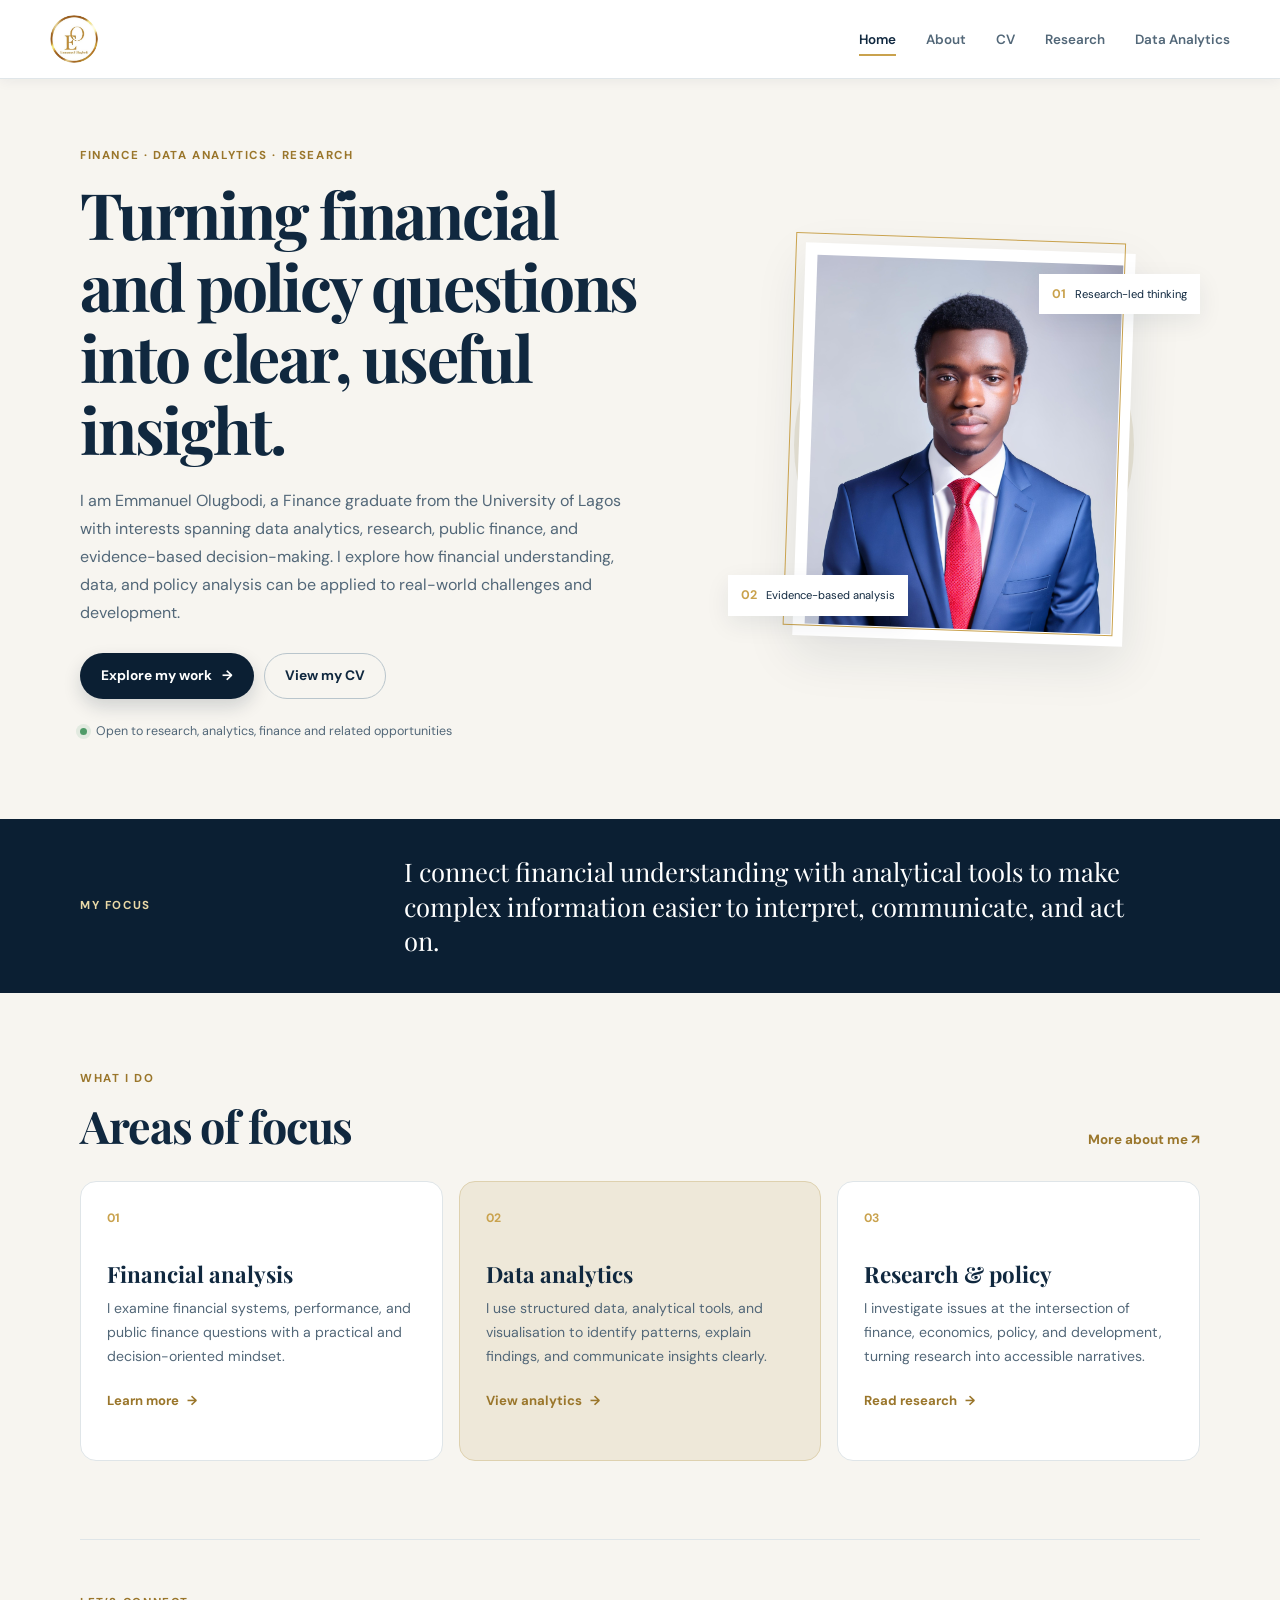
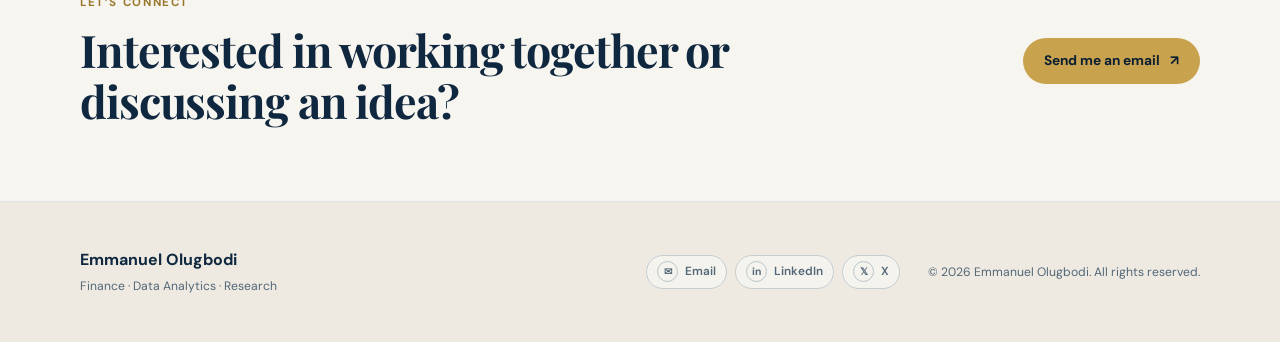
==== commit 62c3b143: "Update index.html" ====
--- a/index.html
+++ b/index.html
@@ -2,67 +2,53 @@
 <html lang="en">
 
 <head>
-
     <meta charset="UTF-8">
 
-    <meta
-        name="viewport"
-        content="width=device-width, initial-scale=1.0"
-    >
+    <meta name="viewport" content="width=device-width, initial-scale=1.0">
 
     <meta
         name="description"
         content="Emmanuel Olugbodi is a Finance graduate focused on data analytics, research, public finance, and evidence-based decision-making."
     >
 
-    <meta
-        name="theme-color"
-        content="#0b1f33"
-    >
-
-    <title>
-        Emmanuel Olugbodi | Finance, Data & Research
-    </title>
-
-
-    <!-- =========================
-         FAVICONS
-    ========================== -->
-
-    <link
-        rel="icon"
-        href="images/favicon.ico"
-    >
-
-    <link
-        rel="icon"
-        type="image/png"
-        sizes="32x32"
-        href="images/favicon-32x32.png"
-    >
-
-    <link
-        rel="icon"
-        type="image/png"
-        sizes="16x16"
-        href="images/favicon-16x16.png"
-    >
-
-    <link
-        rel="apple-touch-icon"
-        href="assets/favicon/apple-touch-icon.png"
-    >
-
-
-    <!-- =========================
-         HOMEPAGE STYLESHEET
-    ========================== -->
-
-
+    <meta name="theme-color" content="#0b1f33">
+
+    <title>Emmanuel Olugbodi | Finance Graduate &amp; Data Analytics Portfolio</title>
+
+    <link rel="canonical" href="https://olugbodi10.github.io/portfolio-website/">
+
+    <!-- Favicons -->
+    <link rel="icon" href="images/favicon.ico">
+    <link rel="icon" type="image/png" sizes="32x32" href="images/favicon-32x32.png">
+    <link rel="icon" type="image/png" sizes="16x16" href="images/favicon-16x16.png">
+    <link rel="apple-touch-icon" href="assets/favicon/apple-touch-icon.png">
+
+    <!-- Homepage stylesheet -->
     <link rel="stylesheet" href="css/style.css">
-   <!-- <script defer src="js/script.js"></script>-->
-
+
+    <!-- Person structured data -->
+    <script type="application/ld+json">
+    {
+      "@context": "https://schema.org",
+      "@type": "Person",
+      "name": "Emmanuel Olugbodi",
+      "url": "https://olugbodi10.github.io/portfolio-website/",
+      "jobTitle": "Finance Graduate",
+      "knowsAbout": [
+        "Data analytics",
+        "Research",
+        "Public finance",
+        "Evidence-based decision-making"
+      ],
+      "address": {
+        "@type": "PostalAddress",
+        "addressLocality": "Lagos",
+        "addressCountry": "NG"
+      }
+    }
+    </script>
 </head>
+
 
 
 <body>
--- a/css/style.css
+++ b/css/style.css
@@ -1,859 +1,2890 @@
+/* =========================================================
+   GLOBAL PORTFOLIO STYLESHEET
+   Emmanuel Olugbodi Portfolio
+   ========================================================= */
+
+
+/* =========================================================
+   GOOGLE FONTS
+   ========================================================= */
+
+@import url('https://fonts.googleapis.com/css2?family=DM+Sans:wght@400;500;600;700&family=Playfair+Display:wght@600;700&display=swap');
+
+
+/* =========================================================
+   DESIGN VARIABLES
+   ========================================================= */
+
 :root {
-  --primary-dark: #111111;
-  --secondary-dark: #2a2a2a;
-  --accent-gold: #c9a24d;
-  --bg-light: #ffffff;
-  --border-light: #e6e6e6;
- --nav-bg: #fafafa;
- /* --nav-bg: #E0E0E0;*/
-  --page-bg: #ffffff;
-  --shadow-soft: rgba(0, 0, 0, 0.04)
-}
+
+    /* Main colours */
+
+    --ink: #10283f;
+    --ink-soft: #526778;
+
+    --navy: #0b1f33;
+    --navy-soft: #16344f;
+
+    --cream: #f7f5f0;
+    --cream-dark: #eeeae1;
+
+    --paper: #ffffff;
+
+    --line: #dfe5e8;
+
+    --gold: #c9a24d;
+    --gold-dark: #9a762b;
+    --gold-soft: #ead9a7;
+
+
+    /* Effects */
+
+    --shadow-soft:
+        0 8px 25px rgba(16, 40, 63, 0.08);
+
+    --shadow:
+        0 18px 50px rgba(16, 40, 63, 0.10);
+
+    --shadow-strong:
+        0 18px 45px rgba(16, 40, 63, 0.16);
+
+
+    /* Layout */
+
+    --radius: 16px;
+
+    --content-width: 1120px;
+
+    --nav-height: 78px;
+
+}
+
+
+/* =========================================================
+   GLOBAL RESET
+   ========================================================= */
+
+*,
+*::before,
+*::after {
+    box-sizing: border-box;
+}
+
 
 html {
-  scroll-behavior: smooth;
-}
+    scroll-behavior: smooth;
+}
+
 
 body {
+
+    margin: 0;
+
+    min-width: 320px;
+
+    min-height: 100vh;
+
+    overflow-x: hidden;
+
+    background: var(--cream);
+
+    color: var(--ink);
+
+    font-family:
+        'DM Sans',
+        Arial,
+        sans-serif;
+
+    font-size: 16px;
+
+    line-height: 1.65;
+
+    -webkit-font-smoothing: antialiased;
+
+    text-rendering: optimizeLegibility;
+}
+
+
+img {
+    display: block;
+    max-width: 100%;
+}
+
+
+a {
+    color: inherit;
+    text-decoration: none;
+}
+
+
+button,
+a {
+    -webkit-tap-highlight-color: transparent;
+}
+
+
+/* =========================================================
+   GENERAL TYPOGRAPHY
+   ========================================================= */
+
+h1,
+h2,
+h3 {
+
+    margin-top: 0;
+
+    font-family:
+        'Playfair Display',
+        Georgia,
+        serif;
+
+    line-height: 1.12;
+
+    color: var(--ink);
+
+}
+
+
+p {
+    margin-top: 0;
+}
+
+
+h1 {
+    font-size:
+        clamp(
+            2.7rem,
+            5vw,
+            4.8rem
+        );
+
+    letter-spacing: -0.035em;
+}
+
+
+h2 {
+    font-size:
+        clamp(
+            2rem,
+            3.5vw,
+            3.25rem
+        );
+
+    letter-spacing: -0.025em;
+}
+
+
+h3 {
+    font-size: 1.45rem;
+}
+
+
+.section-kicker,
+.eyebrow {
+
+    margin: 0 0 14px;
+
+    color: var(--gold-dark);
+
+    font-size: 0.72rem;
+
+    font-weight: 700;
+
+    letter-spacing: 0.14em;
+
+    line-height: 1.4;
+
+    text-transform: uppercase;
+}
+
+
+/* =========================================================
+   SHARED PAGE WIDTH
+   ========================================================= */
+
+.section-shell {
+
+    width:
+        min(
+            var(--content-width),
+            calc(100% - 48px)
+        );
+
+    margin-inline: auto;
+
+}
+
+
+/* =========================================================
+   SITE NAVIGATION
+   ========================================================= */
+
+.site-header {
+
+    position: relative;
+
+    z-index: 1000;
+}
+
+
+.navbar {
+
+    /*
+     * Fixed navigation is used consistently
+     * across the entire portfolio.
+     */
+
+    position: fixed;
+
+    top: 0;
+    left: 0;
+
+    width: 100%;
+
+    z-index: 1000;
+
+
+    /*
+     * White navigation deliberately contrasts
+     * with the cream page background.
+     */
+
+    background:
+        rgba(
+            255,
+            255,
+            255,
+            0.96
+        );
+
+    border-bottom:
+        1px solid
+        rgba(
+            223,
+            229,
+            232,
+            0.95
+        );
+
+    box-shadow:
+        0 2px 12px
+        rgba(
+            16,
+            40,
+            63,
+            0.06
+        );
+
+    backdrop-filter:
+        blur(14px);
+
+    -webkit-backdrop-filter:
+        blur(14px);
+}
+
+
+/*
+ * Slightly stronger shadow after scrolling.
+ */
+
+.navbar.scrolled {
+
+    box-shadow:
+        0 5px 18px
+        rgba(
+            16,
+            40,
+            63,
+            0.10
+        );
+}
+
+
+.nav-container {
+
+    width:
+        min(
+            1180px,
+            calc(100% - 48px)
+        );
+
+    min-height:
+        var(--nav-height);
+
+    margin-inline: auto;
+
     display: flex;
-    flex-direction: column;
-    min-height: 100vh;
-    min-height: 100svh;
+
+    align-items: center;
+
+    justify-content: space-between;
+
+    gap: 2rem;
+}
+
+
+/* =========================================================
+   BRAND / LOGO
+   ========================================================= */
+
+.brand {
+
+    display: inline-flex;
+
+    align-items: center;
+
+    justify-content: center;
+
+    flex-shrink: 0;
+}
+
+
+.brand img {
+
+    width: 48px;
+
+    height: 48px;
+
+    object-fit: cover;
+
+    border-radius: 50%;
+}
+
+
+/* =========================================================
+   DESKTOP NAVIGATION LINKS
+   ========================================================= */
+
+.nav-links {
+
+    display: flex;
+
+    align-items: center;
+
+    gap: 30px;
+
+    padding: 0;
+
     margin: 0;
-    font-family: Arial, sans-serif;
-    background: var(--page-bg);
-    color: black;
-    padding-top: 80px;
-}
-
-html, body {
-    height: 100%;
-    margin: 0;
-}
-
-.page-content {
-    flex: 1;
-}
-
-.page-wrapper {
-  flex: 1;
-  display: flex;
-  flex-direction: column;
-}
-
-.brand img {
-  height: 42px;
-  width: auto;
-}
-
-.navbar {
-  position: fixed;
-  top: 0;
-  left: 0;
-  z-index: 1000;
-  width: 100%;
-  background: var(--nav-bg);
-  box-shadow: 0 2px 8px var(--shadow-soft);
-  border-bottom: 1px solid rgba(201, 162, 77, 0.25);
-}
-
-.navbar.scrolled {
-  box-shadow: 0 4px 12px rgba(0, 0, 0, 0.08);
-}
-
-.nav-links a:focus {
-  outline: 2px solid var(--accent-gold);
-  outline-offset: 3px;
-}
-
-.nav-container {
-  position: relative;
-  max-width: 1200px;
-  margin: auto;
-  padding: 1rem 1.5rem;
-  display: flex;
-  align-items: center;
-  justify-content: space-between;
-}
-
-.nav-links {
-  display: flex;
-  gap: 2rem;
-  list-style: none;
-}
+
+    list-style: none;
+}
+
 
 .nav-links a {
-  text-decoration: none;
-  color: var(--primary-dark);
-  font-weight: 500;
-  position: relative;
-}
+
+    position: relative;
+
+    color: var(--ink-soft);
+
+    font-size: 0.84rem;
+
+    font-weight: 600;
+
+    transition:
+        color 180ms ease;
+}
+
 
 .nav-links a::after {
-  content: "";
-  position: absolute;
-  left: 0;
-  bottom: -4px;
-  width: 0;
-  height: 2px;
-  background: var(--accent-gold);
-  transition: width 0.3s ease;
-}
-
-.nav-links a:hover::after {
-  width: 100%;
-}
-
+
+    content: '';
+
+    position: absolute;
+
+    left: 0;
+
+    right: 100%;
+
+    bottom: -8px;
+
+    height: 2px;
+
+    background: var(--gold);
+
+    transition:
+        right 180ms ease;
+}
+
+
+.nav-links a:hover,
+.nav-links a.active {
+
+    color: var(--ink);
+}
+
+
+.nav-links a:hover::after,
+.nav-links a.active::after {
+
+    right: 0;
+}
+
+
+/* =========================================================
+   MOBILE MENU BUTTON
+   ========================================================= */
 
 .menu-toggle {
-  display: none;
-  background: none;
-  border: none;
-  font-size: 1.5rem;
-  cursor: pointer;
-  z-index: 1100;
-}
-
-/* Hamburger button visible on mobile */
+
+    display: none;
+
+    width: 42px;
+
+    height: 42px;
+
+    padding: 0;
+
+    border:
+        1px solid
+        var(--line);
+
+    border-radius: 10px;
+
+    background: var(--paper);
+
+    cursor: pointer;
+
+    position: relative;
+
+    z-index: 2000;
+}
+
+
+.menu-toggle span {
+
+    display: block;
+
+    width: 18px;
+
+    height: 2px;
+
+    margin: 4px auto;
+
+    background: var(--ink);
+
+    transition:
+        transform 180ms ease,
+        opacity 180ms ease;
+}
+
+
+/*
+ * Hamburger becomes an X.
+ */
+
+.menu-toggle[aria-expanded="true"]
+span:nth-child(1) {
+
+    transform:
+        translateY(6px)
+        rotate(45deg);
+}
+
+
+.menu-toggle[aria-expanded="true"]
+span:nth-child(2) {
+
+    opacity: 0;
+}
+
+
+.menu-toggle[aria-expanded="true"]
+span:nth-child(3) {
+
+    transform:
+        translateY(-6px)
+        rotate(-45deg);
+}
+
+
+/* =========================================================
+   PAGE OFFSET
+   ========================================================= */
+
+/*
+ * Because the navbar is fixed, page content must
+ * begin below it.
+ */
+
+main {
+
+    padding-top:
+        var(--nav-height);
+}
+
+
+/* =========================================================
+   BUTTONS
+   ========================================================= */
+
+.button {
+
+    display: inline-flex;
+
+    align-items: center;
+
+    justify-content: center;
+
+    gap: 10px;
+
+    min-height: 46px;
+
+    padding:
+        0 20px;
+
+    border:
+        1px solid
+        transparent;
+
+    border-radius: 999px;
+
+    font-size: 0.86rem;
+
+    font-weight: 700;
+
+    cursor: pointer;
+
+    transition:
+        transform 180ms ease,
+        background 180ms ease,
+        color 180ms ease,
+        border-color 180ms ease;
+}
+
+
+.button:hover {
+
+    transform:
+        translateY(-2px);
+}
+
+
+.button-primary {
+
+    background:
+        var(--navy);
+
+    color:
+        #ffffff;
+
+    box-shadow:
+        0 8px 18px
+        rgba(
+            11,
+            31,
+            51,
+            0.16
+        );
+}
+
+
+.button-primary:hover {
+
+    background:
+        var(--ink);
+}
+
+
+.button-secondary {
+
+    background:
+        transparent;
+
+    color:
+        var(--ink);
+
+    border-color:
+        #b9c5cc;
+}
+
+
+.button-secondary:hover {
+
+    background:
+        var(--paper);
+
+    border-color:
+        var(--ink);
+}
+
+
+.button-dark {
+
+    background:
+        var(--gold);
+
+    color:
+        var(--navy);
+}
+
+
+.button-dark:hover {
+
+    background:
+        var(--gold-soft);
+}
+
+
+/* =========================================================
+   HOME PAGE
+   ========================================================= */
+
+
+/* Hero */
+
+.hero {
+
+    min-height:
+        620px;
+
+    display:
+        grid;
+
+    grid-template-columns:
+        minmax(0, 1.1fr)
+        minmax(300px, 0.9fr);
+
+    align-items:
+        center;
+
+    gap:
+        70px;
+
+    padding:
+        70px 0 78px;
+}
+
+
+.hero-copy {
+
+    min-width: 0;
+}
+
+
+.hero h1 {
+
+    max-width:
+        680px;
+
+    margin-bottom:
+        22px;
+}
+
+
+.hero-text {
+
+    max-width:
+        570px;
+
+    margin-bottom:
+        26px;
+
+    color:
+        var(--ink-soft);
+
+    font-size:
+        1rem;
+
+    line-height:
+        1.75;
+}
+
+
+.hero-actions {
+
+    display:
+        flex;
+
+    flex-wrap:
+        wrap;
+
+    gap:
+        10px;
+}
+
+
+.availability {
+
+    display:
+        flex;
+
+    align-items:
+        center;
+
+    gap:
+        9px;
+
+    margin:
+        22px 0 0;
+
+    color:
+        var(--ink-soft);
+
+    font-size:
+        0.78rem;
+}
+
+
+.status-dot {
+
+    width:
+        7px;
+
+    height:
+        7px;
+
+    flex-shrink:
+        0;
+
+    border-radius:
+        50%;
+
+    background:
+        #4f9b68;
+
+    box-shadow:
+        0 0 0 4px
+        rgba(
+            79,
+            155,
+            104,
+            0.12
+        );
+}
+
+
+/* =========================================================
+   HOME PASSPORT PHOTO
+   ========================================================= */
+
+.hero-visual {
+
+    position:
+        relative;
+
+    min-height:
+        450px;
+
+    display:
+        grid;
+
+    place-items:
+        center;
+}
+
+
+.hero-visual::before {
+
+    content: '';
+
+    position:
+        absolute;
+
+    width:
+        340px;
+
+    height:
+        340px;
+
+    border-radius:
+        50%;
+
+    background:
+        #e9e4d6;
+}
+
+
+.portrait-frame {
+
+    position:
+        relative;
+
+    width:
+        min(
+            330px,
+            80%
+        );
+
+    aspect-ratio:
+        0.84;
+
+    padding:
+        12px;
+
+    background:
+        var(--paper);
+
+    box-shadow:
+        var(--shadow);
+
+    transform:
+        rotate(2deg);
+}
+
+
+.portrait-frame::before {
+
+    content: '';
+
+    position:
+        absolute;
+
+    inset:
+        -10px
+        10px
+        10px
+        -10px;
+
+    border:
+        1px solid
+        var(--gold);
+
+    z-index:
+        -1;
+}
+
+
+.portrait-frame img {
+
+    width:
+        100%;
+
+    height:
+        100%;
+
+    object-fit:
+        cover;
+
+    object-position:
+        center top;
+}
+
+
+/* Supporting labels */
+
+.visual-note {
+
+    position:
+        absolute;
+
+    display:
+        flex;
+
+    align-items:
+        center;
+
+    gap:
+        9px;
+
+    padding:
+        10px 13px;
+
+    background:
+        var(--paper);
+
+    box-shadow:
+        var(--shadow-soft);
+
+    font-size:
+        0.7rem;
+}
+
+
+.visual-note strong {
+
+    color:
+        var(--gold);
+
+    font-size:
+        0.78rem;
+}
+
+
+.note-one {
+
+    top:
+        12%;
+
+    right:
+        0;
+}
+
+
+.note-two {
+
+    bottom:
+        12%;
+
+    left:
+        0;
+}
+
+
+/* =========================================================
+   HOME FOCUS STRIP
+   ========================================================= */
+
+.intro-strip {
+
+    background:
+        var(--navy);
+
+    color:
+        #ffffff;
+}
+
+
+.focus-grid {
+
+    display:
+        grid;
+
+    grid-template-columns:
+        0.35fr 1fr;
+
+    gap:
+        45px;
+
+    align-items:
+        center;
+
+    padding:
+        35px 0;
+}
+
+
+.focus-grid .section-kicker {
+
+    margin:
+        0;
+
+    color:
+        var(--gold-soft);
+}
+
+
+.focus-statement {
+
+    max-width:
+        760px;
+
+    margin:
+        0;
+
+    font-family:
+        'Playfair Display',
+        Georgia,
+        serif;
+
+    font-size:
+        clamp(
+            1.2rem,
+            2vw,
+            1.7rem
+        );
+
+    line-height:
+        1.35;
+}
+
+
+/* =========================================================
+   SHARED SECTION HEADINGS
+   ========================================================= */
+
+.section-heading {
+
+    display:
+        flex;
+
+    align-items:
+        flex-end;
+
+    justify-content:
+        space-between;
+
+    gap:
+        25px;
+
+    margin-bottom:
+        30px;
+}
+
+
+.section-heading h2 {
+
+    margin:
+        0;
+}
+
+
+.text-link,
+.inline-link {
+
+    color:
+        var(--gold-dark);
+
+    font-size:
+        0.84rem;
+
+    font-weight:
+        700;
+}
+
+
+.text-link:hover,
+.inline-link:hover {
+
+    color:
+        var(--ink);
+}
+
+
+/* =========================================================
+   HOME FOCUS CARDS
+   ========================================================= */
+
+.work-section {
+
+    padding:
+        78px 0;
+}
+
+
+.focus-cards {
+
+    display:
+        grid;
+
+    grid-template-columns:
+        repeat(
+            3,
+            1fr
+        );
+
+    gap:
+        16px;
+}
+
+
+.focus-card {
+
+    min-height:
+        280px;
+
+    padding:
+        26px;
+
+    border:
+        1px solid
+        var(--line);
+
+    border-radius:
+        var(--radius);
+
+    background:
+        var(--paper);
+
+    transition:
+        transform 180ms ease,
+        box-shadow 180ms ease;
+}
+
+
+.focus-card:hover {
+
+    transform:
+        translateY(-4px);
+
+    box-shadow:
+        var(--shadow);
+}
+
+
+.focus-card.featured-card {
+
+    background:
+        #eee8d9;
+
+    border-color:
+        #ded1af;
+}
+
+
+.card-number,
+.focus-number {
+
+    display:
+        block;
+
+    margin-bottom:
+        34px;
+
+    color:
+        var(--gold);
+
+    font-size:
+        0.76rem;
+
+    font-weight:
+        700;
+}
+
+
+.focus-card h3 {
+
+    margin-bottom:
+        10px;
+
+    font-family:
+        'Playfair Display',
+        Georgia,
+        serif;
+
+    font-size:
+        1.4rem;
+}
+
+
+.focus-card p {
+
+    margin-bottom:
+        18px;
+
+    color:
+        var(--ink-soft);
+
+    font-size:
+        0.88rem;
+
+    line-height:
+        1.7;
+}
+
+
+.focus-card a {
+
+    display:
+        inline-flex;
+
+    align-items:
+        center;
+
+    gap:
+        8px;
+
+    color:
+        var(--gold-dark);
+
+    font-size:
+        0.82rem;
+
+    font-weight:
+        700;
+}
+
+
+/* =========================================================
+   CLOSING CTA
+   ========================================================= */
+
+.closing-cta,
+.about-cta {
+
+    display:
+        flex;
+
+    align-items:
+        center;
+
+    justify-content:
+        space-between;
+
+    gap:
+        30px;
+
+    padding:
+        55px 0 75px;
+
+    border-top:
+        1px solid
+        var(--line);
+}
+
+
+.closing-cta h2,
+.about-cta h2 {
+
+    max-width:
+        650px;
+
+    margin:
+        0;
+}
+
+
+/* =========================================================
+   ABOUT PAGE
+   ========================================================= */
+
+.about-hero {
+
+    padding:
+        70px 0 55px;
+
+    text-align:
+        center;
+}
+
+
+.about-hero-content {
+
+    max-width:
+        820px;
+
+    margin-inline:
+        auto;
+}
+
+
+.about-hero h1 {
+
+    max-width:
+        760px;
+
+    margin:
+        0 auto 18px;
+}
+
+
+.hero-intro {
+
+    max-width:
+        680px;
+
+    margin:
+        0 auto;
+
+    color:
+        var(--ink-soft);
+
+    font-size:
+        1rem;
+
+    line-height:
+        1.75;
+}
+
+
+/* =========================================================
+   ABOUT STORY SECTIONS
+   ========================================================= */
+
+.story-section {
+
+    padding:
+        58px 0;
+
+    border-top:
+        1px solid
+        var(--line);
+}
+
+
+.story-section-alt {
+
+    background:
+        #f0ede6;
+}
+
+
+.story-layout {
+
+    display:
+        grid;
+
+    grid-template-columns:
+        minmax(
+            200px,
+            0.7fr
+        )
+        minmax(
+            0,
+            1.3fr
+        );
+
+    gap:
+        65px;
+
+    align-items:
+        start;
+}
+
+
+.story-label h2 {
+
+    max-width:
+        400px;
+
+    margin:
+        0;
+
+    font-size:
+        clamp(
+            1.8rem,
+            3vw,
+            2.6rem
+        );
+}
+
+
+.story-content {
+
+    max-width:
+        720px;
+}
+
+
+.story-content p,
+.professional-content p,
+.direction-content p {
+
+    color:
+        var(--ink-soft);
+
+    font-size:
+        0.95rem;
+
+    line-height:
+        1.8;
+}
+
+
+.lead-paragraph {
+
+    color:
+        var(--ink) !important;
+
+    font-size:
+        1.02rem !important;
+}
+
+
+/* =========================================================
+   PROFESSIONAL DEVELOPMENT
+   ========================================================= */
+
+.professional-development {
+
+    padding:
+        58px 0;
+
+    border-top:
+        1px solid
+        var(--line);
+}
+
+
+.professional-grid {
+
+    display:
+        grid;
+
+    grid-template-columns:
+        minmax(
+            200px,
+            0.7fr
+        )
+        minmax(
+            0,
+            1.3fr
+        );
+
+    gap:
+        65px;
+
+    align-items:
+        start;
+}
+
+
+.professional-grid h2 {
+
+    margin:
+        0;
+
+    font-size:
+        clamp(
+            1.8rem,
+            3vw,
+            2.6rem
+        );
+}
+
+
+.professional-content {
+
+    max-width:
+        720px;
+}
+
+
+.credential-card {
+
+    display:
+        flex;
+
+    align-items:
+        center;
+
+    gap:
+        18px;
+
+    margin:
+        24px 0;
+
+    padding:
+        18px;
+
+    border:
+        1px solid
+        var(--line);
+
+    border-radius:
+        12px;
+
+    background:
+        var(--paper);
+
+    box-shadow:
+        var(--shadow-soft);
+}
+
+
+.credential-number {
+
+    display:
+        flex;
+
+    align-items:
+        center;
+
+    justify-content:
+        center;
+
+    width:
+        58px;
+
+    height:
+        58px;
+
+    flex-shrink:
+        0;
+
+    border-radius:
+        50%;
+
+    background:
+        var(--navy);
+
+    color:
+        var(--gold-soft);
+
+    font-size:
+        0.78rem;
+
+    font-weight:
+        700;
+}
+
+
+.credential-card h3 {
+
+    margin:
+        0 0 4px;
+
+    font-family:
+        'DM Sans',
+        Arial,
+        sans-serif;
+
+    font-size:
+        0.98rem;
+
+    font-weight:
+        700;
+}
+
+
+.credential-card p {
+
+    margin:
+        0;
+
+    font-size:
+        0.84rem;
+}
+
+
+/* =========================================================
+   ABOUT AREAS OF FOCUS
+   ========================================================= */
+
+.focus-section {
+
+    padding:
+        58px 0;
+
+    border-top:
+        1px solid
+        var(--line);
+}
+
+
+.focus-section .section-heading {
+
+    margin-bottom:
+        26px;
+}
+
+
+.focus-section .focus-grid {
+
+    display:
+        grid;
+
+    grid-template-columns:
+        repeat(
+            4,
+            1fr
+        );
+
+    gap:
+        14px;
+
+    padding:
+        0;
+}
+
+
+.focus-section .focus-card {
+
+    min-height:
+        210px;
+}
+
+
+/* =========================================================
+   PROFESSIONAL DIRECTION
+   ========================================================= */
+
+.direction-section {
+
+    padding:
+        60px 0;
+
+    background:
+        var(--navy);
+
+    color:
+        #ffffff;
+}
+
+
+.direction-content {
+
+    max-width:
+        760px;
+
+    margin-inline:
+        auto;
+
+    text-align:
+        center;
+}
+
+
+.direction-content .section-kicker {
+
+    color:
+        var(--gold-soft);
+}
+
+
+.direction-content h2 {
+
+    color:
+        #ffffff;
+
+    margin-bottom:
+        18px;
+}
+
+
+.direction-content p {
+
+    color:
+        rgba(
+            255,
+            255,
+            255,
+            0.78
+        );
+}
+
+
+/* =========================================================
+   FOOTER
+   ========================================================= */
+
+.site-footer {
+
+    background:
+        var(--cream-dark);
+
+    border-top:
+        1px solid
+        var(--line);
+}
+
+
+.footer-inner {
+
+    min-height:
+        140px;
+
+    padding:
+        25px 0;
+
+    display:
+        grid;
+
+    grid-template-columns:
+        1fr
+        auto
+        auto;
+
+    align-items:
+        center;
+
+    gap:
+        28px;
+}
+
+
+.footer-identity {
+
+    min-width:
+        0;
+}
+
+
+.footer-name {
+
+    display:
+        inline-block;
+
+    margin-bottom:
+        3px;
+
+    font-weight:
+        700;
+}
+
+
+.footer-copy,
+.copyright {
+
+    margin:
+        0;
+
+    color:
+        var(--ink-soft);
+
+    font-size:
+        0.76rem;
+}
+
+
+/* =========================================================
+   SOCIAL LINKS
+   ========================================================= */
+
+.social-links {
+
+    display:
+        flex;
+
+    align-items:
+        center;
+
+    justify-content:
+        center;
+
+    flex-wrap:
+        wrap;
+
+    gap:
+        8px;
+}
+
+
+.social-links a {
+
+    display:
+        inline-flex;
+
+    align-items:
+        center;
+
+    gap:
+        7px;
+
+    min-height:
+        34px;
+
+    padding:
+        0 10px;
+
+    border:
+        1px solid
+        #c4ced3;
+
+    border-radius:
+        999px;
+
+    background:
+        rgba(
+            255,
+            255,
+            255,
+            0.4
+        );
+
+    color:
+        var(--ink-soft);
+
+    font-size:
+        0.74rem;
+
+    font-weight:
+        600;
+
+    transition:
+        transform 180ms ease,
+        color 180ms ease,
+        border-color 180ms ease,
+        background 180ms ease;
+}
+
+
+.social-links a:hover {
+
+    transform:
+        translateY(-2px);
+
+    color:
+        var(--ink);
+
+    border-color:
+        var(--gold);
+
+    background:
+        var(--paper);
+}
+
+
+.social-icon {
+
+    display:
+        inline-flex;
+
+    align-items:
+        center;
+
+    justify-content:
+        center;
+
+    width:
+        21px;
+
+    height:
+        21px;
+
+    border-radius:
+        50%;
+
+    border:
+        1px solid
+        #b9c5cc;
+
+    font-size:
+        0.65rem;
+
+    font-weight:
+        700;
+}
+
+
+.social-links a:hover .social-icon {
+
+    border-color:
+        var(--gold);
+
+    background:
+        var(--gold);
+
+    color:
+        var(--navy);
+}
+
+
+/* =========================================================
+   BACK TO TOP
+   ========================================================= */
+
+.back-to-top {
+
+    position:
+        fixed;
+
+    right:
+        22px;
+
+    bottom:
+        22px;
+
+    z-index:
+        1100;
+
+    width:
+        44px;
+
+    height:
+        44px;
+
+    display:
+        flex;
+
+    align-items:
+        center;
+
+    justify-content:
+        center;
+
+    border:
+        1px solid
+        rgba(
+            201,
+            162,
+            77,
+            0.55
+        );
+
+    border-radius:
+        50%;
+
+    background:
+        var(--navy);
+
+    color:
+        #ffffff;
+
+    font-size:
+        1.05rem;
+
+    font-weight:
+        700;
+
+    cursor:
+        pointer;
+
+    opacity:
+        0;
+
+    visibility:
+        hidden;
+
+    transform:
+        translateY(12px);
+
+    box-shadow:
+        0 10px 25px
+        rgba(
+            11,
+            31,
+            51,
+            0.20
+        );
+
+    transition:
+        opacity 180ms ease,
+        visibility 180ms ease,
+        transform 180ms ease,
+        background 180ms ease;
+}
+
+
+.back-to-top.visible {
+
+    opacity:
+        1;
+
+    visibility:
+        visible;
+
+    transform:
+        translateY(0);
+}
+
+
+.back-to-top:hover {
+
+    background:
+        var(--ink);
+
+    transform:
+        translateY(-3px);
+}
+
+
+/* =========================================================
+   ACCESSIBILITY
+   ========================================================= */
+
+.nav-links a:focus-visible,
+.brand:focus-visible,
+.menu-toggle:focus-visible,
+.button:focus-visible,
+.social-links a:focus-visible,
+.back-to-top:focus-visible {
+
+    outline:
+        3px solid
+        var(--gold);
+
+    outline-offset:
+        3px;
+}
+
+
+/* =========================================================
+   TABLET
+   ========================================================= */
+
+@media (max-width: 950px) {
+
+    .hero {
+
+        grid-template-columns:
+            1fr 0.85fr;
+
+        gap:
+            45px;
+    }
+
+
+    .focus-section .focus-grid {
+
+        grid-template-columns:
+            repeat(
+                2,
+                1fr
+            );
+    }
+
+
+    .footer-inner {
+
+        grid-template-columns:
+            1fr
+            auto;
+
+    }
+
+
+    .copyright {
+
+        grid-column:
+            1 / -1;
+
+        text-align:
+            right;
+    }
+
+}
+
+
+/* =========================================================
+   MOBILE
+   ========================================================= */
+
 @media (max-width: 768px) {
-  .menu-toggle {
-    display: block;
-    cursor: pointer;
-    position: relative;
-    z-index: 2000; /* make sure it’s above the menu */
-  }
-
-  .nav-links {
-    display: none;       /* hidden by default */
-    flex-direction: column;
-    position: fixed;     /* fixed so it overlays content */
-    top: 60px;           /* below navbar */
-    left: 0;
-    width: 100%;
-    background: var(--bg-light);
-    padding: 1rem 1.5rem;
-    box-shadow: 0 4px 12px rgba(0,0,0,0.1);
-    z-index: 1500;
-  }
-
-  .nav-links.open {
-    display: flex;
-  }
-
-  .nav-links a {
-    padding: 0.8rem 0;
-  }
-}
-
-.nav-links a.active {
-  color: var(--accent-gold);
-  font-weight: 600;
-}
-
-.nav-links a.active::after {
-  width: 100%;
-}
-
-
-
-.hero {
-    text-align: center;
-    padding: 80px 20px;
-}
-
-.hero img {
-    width: 160px;
-    border-radius: 50%;
-}
-
-.btn {
-    display: inline-block;
-    padding: 10px 20px;
-    background: #0b2c5d;
-    color: white;
-    margin-top: 20px;
-}
-
-.content {
-    padding: 60px 40px;
-}
-
-.card {
-    background: #f5f5f5;
-    padding: 20px;
-    margin-top: 20px;
-    border-left: 4px solid #0b2c5d;
-}
-
-/* Animations */
-.fade-in {
-    animation: fadeIn 1.2s ease-in;
-}
-
-.slide-up {
-    animation: slideUp 1s ease-out;
-}
-
-@keyframes fadeIn {
-    from {opacity: 0;}
-    to {opacity: 1;}
-}
-
-@keyframes slideUp {
-    from {transform: translateY(40px); opacity: 0;}
-    to {transform: translateY(0); opacity: 1;}
-}
-
-
-/* CV PAGE*/
-
-.cv-container {
-    max-width: 900px;
-    margin: auto;
-    padding: 2rem 1rem;
-    line-height: 1.7;
-}
-
-.cv-header {
-    text-align: center;
-    margin-bottom: 3rem;
-}
-
-.cv-tagline {
-    font-weight: 600;
-    margin-top: 0.5rem;
-}
-
-.cv-subtitle {
-    color: #666;
-}
-
-.cv-section {
-    margin-bottom: 2.5rem;
-}
-
-.cv-section h2 {
-    border-bottom: 2px solid #eee;
-    padding-bottom: 0.5rem;
-    margin-bottom: 1.2rem;
-}
-
-.cv-item {
-    margin-bottom: 1.5rem;
-}
-
-.cv-meta {
-    font-style: italic;
-    color: #555;
-}
-
-.cv-year {
-    font-size: 0.9rem;
-    color: #777;
-}
-
-ul {
-    padding-left: 1.2rem;
-}
-
-.simple-list {
-    list-style: disc;
-}
-
-.skills-grid {
-    display: grid;
-    grid-template-columns: repeat(auto-fit, minmax(220px, 1fr));
-    gap: 1.5rem;
-}
-
-.cv-row {
-    display: flex;
-    justify-content: space-between;
-    align-items: baseline;
-    gap: 1rem;
-}
-
-.cv-row h3,
-.cv-row .cv-meta {
-    margin: 0;
-}
-
-.cv-year {
-    white-space: nowrap;
-    font-weight: 500;
-    color: #555;
-}
-
-
-
-.cv-downloads {
-    display: flex;
-    gap: 1rem;
-    margin-top: 1rem;
-    flex-wrap: wrap;
-}
-
-.download-card {
-    flex: 1;
-    min-width: 220px;
-}
-
-.download-card p {
-    margin-bottom: 0.5rem;
-    font-weight: 500;
-}
-
-/* Buttons */
-
-.btn.download {
-    display: inline-block;
-    align-items: center;
-    gap: 0.6rem;
-    margin-top: 1.5rem;
-    padding: 0.7rem 1rem;
-    background: #111;
-    color: #fff;
-    text-decoration: none;
-    border-radius: 6px;
-    font-size: 0.9rem;
-    font-weight: 500;
-    position: relative;
-    overflow: hidden;
-    transition: transform 0.25s ease, box-shadow 0.25s ease;
-}
-
-.btn.download .icon {
-    font-size: 1rem;
-    transition: transform 0.25s ease;
-}
-
-/* Hover effect */
-.btn.download:hover {
-    background: #162a45;
-    transform: translateY(-2px);
-    box-shadow: 0 6px 16px rgba(0, 0, 0, 0.15);
-}
-
-.btn.download:hover .icon {
-    transform: translateY(3px);
-}
-
-/* Click ripple */
-.btn.download::after {
-    content: "";
-    position: absolute;
-    inset: 0;
-    background: rgba(255, 255, 255, 0.12);
-    opacity: 0;
-    transition: opacity 0.2s ease;
-}
-
-.btn.download:active::after {
-    opacity: 1;
-}
-
-/* Mobile adjustments */
-@media (max-width: 600px) {
-    .cv-header h1 {
-        font-size: 1.8rem;
-    }
-}
-
-@media (max-width: 768px) {
-
-    .cv-downloads {
-        flex-direction: column;
-    }
-
-    .download-card {
-        width: 100%;
-    }
-
-}
-
-@media (max-width: 850px) {
-    .skills-grid {
-        display: block;
-    }
-
-    .skills-grid > div {
-        margin-bottom: 1.5rem;
-    }
-
-    .skills-grid h4 {
-        font-size: 1rem;
-        margin-bottom: 0.3rem;
-    }
-
-    .skills-grid p {
-        margin: 0;
-        color: #444;
-    }
-}
-
-@media (max-width: 850px) {
-    .skills-grid > div {
-        padding-bottom: 1rem;
-        border-bottom: 1px solid #eee;
-    }
-
-    .skills-grid > div:last-child {
-        border-bottom: none;
-    }
-}
-
-@media (max-width: 850px) {
-
-    .cv-row {
-        flex-direction: column;
-        align-items: flex-start;
-        gap: 0.25rem;
-    }
-
-    .cv-year {
-        font-size: 0.9rem;
-        color: #666;
-    }
-}
-
-/* Research Section */
-/* PAGE HEADER */
-
-
-.page-header {
-    max-width: 900px;
-    margin: 40px auto;
-    padding: 0 20px;
-}
-
-.page-header h1 {
-    font-size: 2rem;
-    margin-bottom: 10px;
-}
-
-/* FILTERS */
-.filters {
-    display: flex;
-    gap: 10px;
-    justify-content: center;
-    margin-bottom: 30px;
-    flex-wrap: wrap;
-}
-
-.filters button {
-    padding: 8px 14px;
-    border: 1px solid #0a1f44;
-    background: transparent;
-    cursor: pointer;
-    border-radius: 4px;
-}
-
-.filters button.active {
-    background: #0a1f44;
-    color: #fff;
-}
-
-/* GRID */
-.writings-grid {
-    max-width: 1100px;
-    margin: auto;
-    padding: 20px;
-    display: grid;
-    grid-template-columns: repeat(auto-fit, minmax(280px, 1fr));
-    gap: 20px;
-}
-
-/* CARD */
-.writing-card {
-    border: 1px solid #ddd;
-    padding: 20px;
-    border-radius: 6px;
-    background: #fff;
-}
-
-.writing-card.featured {
-    border-left: 5px solid #0a1f44;
-}
-
-.card-header {
-    display: flex;
-    justify-content: space-between;
-    margin-bottom: 10px;
-}
-
-.tag {
-    font-size: 0.75rem;
-    text-transform: uppercase;
-    color: #0a1f44;
-}
-
-.year {
-    font-size: 0.8rem;
-    color: #666;
-}
-
-.recognition {
-    font-size: 0.85rem;
-    font-style: italic;
-    margin-top: 10px;
-}
-
-.book-title {
-    font-size: 1.1rem;
-    font-weight: 600;
-    margin-bottom: 4px;
-    color: #0a1f44;
-}
-
-.chapter-title {
-    font-size: 1rem;
-    font-weight: 500;
-    margin-bottom: 8px;
-    color: #222;
-}
-
-.description {
-    font-size: 0.9rem;
-    color: #333;
-    line-height: 1.6;
-}
-
-/* BUTTON */
-.btn.small {
-    display: inline-block;
-    margin-top: 15px;
-    padding: 8px 12px;
-    background: #0a1f44;
-    color: #fff;
-    text-decoration: none;
-    border-radius: 4px;
-}
-
-/* MOBILE OPTIMIZATION */
-@media (max-width: 600px) {
-    .writing-card p {
-        font-size: 0.9rem;
-    }
-}
-
-
-/* Data Analytics Section */
-.analytics-header {
-  background: #ffffff;
-  border-bottom: 1px solid #e5e7eb;
-  padding: 3rem 1.5rem 2rem;
-}
-
-.analytics-header-inner {
-  max-width: 1100px;
-  margin: 0 auto;
-  text-align: center;
-}
-
-.analytics-header h1 {
-  font-size: 2rem;
-  margin: 0 0 0.5rem;
-}
-
-.analytics-header .subtitle {
-  font-size: 1rem;
-  color: #374151;
-  margin-bottom: 0.75rem;
-  max-width: 700px;
-  margin-left: auto;
-  margin-right: auto;
-  text-align: center;
-}
-
-.analytics-header .helper-text {
-  font-size: 0.9rem;
-  color: #6b7280;
-  max-width: 700px;
-  margin-left: auto;
-  margin-right: auto;
-  text-align: center;
-}
-
-
-.section-divider {
-  display: flex;
-  align-items: center;
-  gap: 1rem;
-  padding: 1.5rem 2rem 0;
-}
-
-.section-divider::before,
-.section-divider::after {
-  content: "";
-  flex: 1;
-  height: 1px;
-  background: #e5e7eb;
-}
-
-.section-divider span {
-  font-size: 0.85rem;
-  color: #6b7280;
-  white-space: nowrap;
-}
-
-
-
-body {
-  font-family: Arial, sans-serif;
-  line-height: 1.6;
-  margin: 0;
-  background: #f8f9fa;
-}
-
-header {
-  background: #ffffff;
-  padding: 2rem;
-  border-bottom: 1px solid #ddd;
-}
-
-main {
-  padding: 2rem;
-}
-
-.project {
-  background: #ffffff;
-  padding: 2rem;
-  margin-bottom: 2rem;
-  border-radius: 6px;
-}
-
-.project h2 {
-  margin-top: 0;
-}
-
-
-.deliverables {
-  display: flex;
-  flex-wrap: wrap;
-  gap: 0.75rem;
-  margin-top: 1rem;
-}
-
-.deliverables a {
-  text-decoration: none;
-  padding: 0.65rem 1.2rem;
-  border-radius: 6px;
-  background: #1f2933;
-  color: #ffffff;
-  font-size: 0.85rem;
-  transition: background 0.2s ease;
-}
-
-.deliverables a:hover {
-  background: #111827;
-}
-
-
-
-a {
-  color: #0056b3;
-  text-decoration: none;
-}
-
-
-.project {
-  background: #ffffff;
-  padding: 2rem;
-  margin-bottom: 2rem;
-  border-radius: 6px;
-}
-
-.overview {
-  font-size: 1rem;
-  margin-bottom: 1rem;
-}
-
-.toggle {
-  background: #0056b3;
-  color: #ffffff;
-  border: none;
-  padding: 0.6rem 1rem;
-  cursor: pointer;
-  border-radius: 4px;
-}
-
-.details {
-  margin-top: 1.5rem;
-  display: none;
-}
-
-.details.open {
-  display: block;
-}
-
-.video-wrapper {
-  margin-top: 1.5rem;
-}
-
-video {
-  width: 70%;
-  max-height: 400px;
-  border-radius: 6px;
-}
-
-.future-projects-note {
-  display: flex;
-  justify-content: center;
-  margin-top: 2rem;
-}
-
-.note-badge {
-  display: inline-flex;
-  align-items: center;
-  gap: 0.6rem;
-  background: #f3f4f6; /* subtle light gray */
-  color: #374151;       /* dark gray for readability */
-  font-size: 0.95rem;
-  padding: 0.5rem 1rem;
-  border-radius: 8px;
-  border: 1px dashed #9ca3af; /* subtle dashed border for “future” effect */
-}
-
-.note-icon {
-  font-size: 1.2rem; /* slightly larger hourglass icon */
-}
-
-@media (min-width: 768px) {
-  .details {
-  display: none;
-  margin-top: 1.5rem;
-}
-
-.details.open {
-  display: block;
-}
-
-.details-text {
-    grid-column: 1 / 2;
-  }
-}
-@media (min-width: 768px) {
-  .details.open {
-    display: grid;
-    grid-template-columns: 2fr 1fr;
-    gap: 2rem;
-  }
-}
-
-/*Footer*/
-.site-footer {
-  /*background: #fafafa;*/
-  background: var(--nav-bg);
-  border-top: 1px solid var(--border-light);
-  padding: 3rem 1.5rem;
-  text-align: center;
-  flex-shrink: 0;
-}
-
-.footer-inner {
-  max-width: 1100px;
-  margin: auto;
-  display: flex;
-  flex-direction: column;
-  align-items: center;
-  gap: 1.2rem;
-}
-
-.footer-name {
-  font-weight: 600;
-  color: var(--primary-dark);
-}
-
-.footer-copy {
-  font-size: 0.85rem;
-  color: var(--secondary-dark);
-}
-
-.social-links {
-  display: flex;
-  justify-content: center;
-  gap: 1.5rem;
-}
-
-.social-links a {
-  display: inline-flex;
-  align-items: center;
-  justify-content: center;
-}
-
-.social-links .icon {
-  width: 22px;
-  height: 22px;
-  display: block;
-}
-
-.social-links a:hover img {
-  opacity: 1;
-  transform: translateY(-2px);
-}
-
-.footer-copy {
-  font-size: 0.85rem;
-  color: var(--secondary-dark);
-}
-
-.footer-signature {
-  display: inline-block;
-  margin-top: 1rem;
-  font-weight: 500;
-  text-decoration: none;
-  color: var(--primary-dark);
-  letter-spacing: 0.02em;
-  transition: color 0.3s ease;
-}
-
-.footer-signature:hover {
-  color: var(--accent-gold);
-}
-
-.icon-email svg,
-.icon-email .icon {
-  fill: #555;
-}
-
-.icon-linkedin .icon {
-  fill: #0A66C2;
-}
-
-.icon-x .icon {
-  fill: #000000;
-}
-
-.social-links a:hover .icon {
-  transform: translateY(-2px);
-  opacity: 0.85;
-}
-
-.social-links a:hover .icon {
-  fill: var(--accent-gold);
-  transform: translateY(-2px);
-}
-
-#back-to-top {
-  position: fixed;
-  bottom: 30px;
-  right: 30px;
-  display: none; 
-  justify-content: center;
-  align-items: center;
-  width: 45px;
-  height: 45px;
-  background: var(--accent-gold);
-  color: #fff;
-  border: none;
-  border-radius: 50%;
-  cursor: pointer;
-  font-size: 1.3rem;
-  box-shadow: 0 4px 8px rgba(0,0,0,0.2);
-  z-index: 1001;
-  transition: opacity 0.3s ease;
-}
-
-#back-to-top:hover {
-  opacity: 0.85;
-}
+
+    :root {
+
+        --nav-height:
+            68px;
+    }
+
+
+    body {
+
+        font-size:
+            15px;
+    }
+
+
+    main {
+
+        padding-top:
+            var(--nav-height);
+    }
+
+
+    .section-shell {
+
+        width:
+            calc(
+                100% - 36px
+            );
+    }
+
+
+    .nav-container {
+
+        width:
+            calc(
+                100% - 36px
+            );
+
+        min-height:
+            var(--nav-height);
+    }
+
+
+    .brand img {
+
+        width:
+            42px;
+
+        height:
+            42px;
+    }
+
+
+    /* Mobile hamburger */
+
+    .menu-toggle {
+
+        display:
+            grid;
+
+        place-content:
+            center;
+
+        gap:
+            3px;
+    }
+
+
+    .menu-toggle span {
+
+        margin:
+            0;
+    }
+
+
+    /* Mobile navigation */
+
+    .nav-links {
+
+        display:
+            none;
+
+        position:
+            fixed;
+
+        top:
+            var(--nav-height);
+
+        left:
+            0;
+
+        right:
+            0;
+
+        z-index:
+            1001;
+
+        flex-direction:
+            column;
+
+        align-items:
+            stretch;
+
+        gap:
+            0;
+
+        width:
+            100%;
+
+        max-height:
+            calc(
+                100svh -
+                var(--nav-height)
+            );
+
+        overflow-y:
+            auto;
+
+        padding:
+            7px 18px 15px;
+
+        background:
+            var(--paper);
+
+        border-bottom:
+            1px solid
+            var(--line);
+
+        box-shadow:
+            0 14px 30px
+            rgba(
+                16,
+                40,
+                63,
+                0.12
+            );
+    }
+
+
+    .nav-links.open {
+
+        display:
+            flex;
+    }
+
+
+    .nav-links li {
+
+        border-bottom:
+            1px solid
+            rgba(
+                223,
+                229,
+                232,
+                0.75
+            );
+    }
+
+
+    .nav-links li:last-child {
+
+        border-bottom:
+            none;
+    }
+
+
+    .nav-links a {
+
+        display:
+            flex;
+
+        align-items:
+            center;
+
+        min-height:
+            44px;
+
+        padding:
+            7px 0;
+
+        font-size:
+            0.84rem;
+    }
+
+
+    .nav-links a::after {
+
+        bottom:
+            2px;
+    }
+
+
+    /* =====================================================
+       HOME MOBILE
+       ===================================================== */
+
+    .hero {
+
+        display:
+            flex;
+
+        flex-direction:
+            column;
+
+        gap:
+            20px;
+
+        min-height:
+            auto;
+
+        padding:
+            38px 0 55px;
+    }
+
+
+    /*
+     * Passport photograph appears FIRST
+     * on mobile.
+     */
+
+    .hero-visual {
+
+        order:
+            1;
+
+        width:
+            100%;
+
+        min-height:
+            300px;
+    }
+
+
+    .hero-copy {
+
+        order:
+            2;
+
+        width:
+            100%;
+    }
+
+
+    .hero-visual::before {
+
+        width:
+            245px;
+
+        height:
+            245px;
+    }
+
+
+    .portrait-frame {
+
+        width:
+            205px;
+    }
+
+
+    .visual-note {
+
+        padding:
+            9px 11px;
+
+        font-size:
+            0.65rem;
+    }
+
+
+    .note-one {
+
+        top:
+            10%;
+
+        right:
+            0;
+    }
+
+
+    .note-two {
+
+        bottom:
+            10%;
+
+        left:
+            0;
+    }
+
+
+    .hero h1 {
+
+        font-size:
+            clamp(
+                2.15rem,
+                8vw,
+                3rem
+            );
+
+        line-height:
+            1.1;
+
+        letter-spacing:
+            -0.03em;
+    }
+
+
+    .hero-text {
+
+        font-size:
+            0.92rem;
+
+        line-height:
+            1.7;
+    }
+
+
+    .hero-actions {
+
+        flex-direction:
+            column;
+
+        align-items:
+            stretch;
+    }
+
+
+    .hero-actions .button {
+
+        width:
+            100%;
+    }
+
+
+    .availability {
+
+        font-size:
+            0.73rem;
+
+        line-height:
+            1.5;
+    }
+
+
+    .focus-grid {
+
+        grid-template-columns:
+            1fr;
+
+        gap:
+            8px;
+
+        padding:
+            28px 0;
+    }
+
+
+    .focus-statement {
+
+        font-size:
+            1.15rem;
+    }
+
+
+    .work-section {
+
+        padding:
+            58px 0;
+    }
+
+
+    .section-heading {
+
+        align-items:
+            flex-start;
+
+        flex-direction:
+            column;
+
+        gap:
+            12px;
+
+        margin-bottom:
+            24px;
+    }
+
+
+    .focus-cards {
+
+        grid-template-columns:
+            1fr;
+
+        gap:
+            12px;
+    }
+
+
+    .focus-card {
+
+        min-height:
+            auto;
+
+        padding:
+            22px;
+    }
+
+
+    .card-number,
+    .focus-number {
+
+        margin-bottom:
+            22px;
+    }
+
+
+    .closing-cta,
+    .about-cta {
+
+        align-items:
+            flex-start;
+
+        flex-direction:
+            column;
+
+        padding:
+            48px 0 60px;
+    }
+
+
+    /* =====================================================
+       ABOUT MOBILE
+       ===================================================== */
+
+    .about-hero {
+
+        padding:
+            42px 0 36px;
+    }
+
+
+    .about-hero h1 {
+
+        font-size:
+            clamp(
+                2.1rem,
+                8vw,
+                3rem
+            );
+
+        line-height:
+            1.1;
+    }
+
+
+    .hero-intro {
+
+        font-size:
+            0.92rem;
+
+        line-height:
+            1.7;
+    }
+
+
+    .story-section,
+    .professional-development,
+    .focus-section {
+
+        padding:
+            42px 0;
+    }
+
+
+    .story-layout,
+    .professional-grid {
+
+        grid-template-columns:
+            1fr;
+
+        gap:
+            20px;
+    }
+
+
+    .story-label h2,
+    .professional-grid h2 {
+
+        font-size:
+            1.8rem;
+    }
+
+
+    .story-content p,
+    .professional-content p,
+    .direction-content p {
+
+        font-size:
+            0.9rem;
+
+        line-height:
+            1.72;
+    }
+
+
+    .lead-paragraph {
+
+        font-size:
+            0.95rem !important;
+    }
+
+
+    .focus-section .focus-grid {
+
+        grid-template-columns:
+            1fr;
+
+        gap:
+            12px;
+    }
+
+
+    .focus-section .focus-card {
+
+        min-height:
+            auto;
+    }
+
+
+    .direction-section {
+
+        padding:
+            48px 0;
+    }
+
+
+    .direction-content {
+
+        text-align:
+            left;
+    }
+
+
+    /* =====================================================
+       FOOTER MOBILE
+       ===================================================== */
+
+    .footer-inner {
+
+        display:
+            flex;
+
+        flex-direction:
+            column;
+
+        align-items:
+            center;
+
+        gap:
+            14px;
+
+        padding:
+            26px 0;
+
+        text-align:
+            center;
+    }
+
+
+    .footer-identity {
+
+        width:
+            100%;
+    }
+
+
+    .footer-copy {
+
+        font-size:
+            0.72rem;
+    }
+
+
+    .social-links {
+
+        width:
+            100%;
+
+        justify-content:
+            center;
+
+        gap:
+            7px;
+    }
+
+
+    .social-links a {
+
+        min-height:
+            33px;
+
+        padding:
+            0 9px;
+
+        font-size:
+            0.72rem;
+    }
+
+
+    .copyright {
+
+        width:
+            100%;
+
+        text-align:
+            center;
+
+        white-space:
+            normal;
+
+        font-size:
+            0.7rem;
+
+        line-height:
+            1.5;
+    }
+
+
+    /* Back to top */
+
+    .back-to-top {
+
+        right:
+            16px;
+
+        bottom:
+            16px;
+
+        width:
+            42px;
+
+        height:
+            42px;
+    }
+
+}
+
+
+/* =========================================================
+   SMALL MOBILE
+   ========================================================= */
+
+@media (max-width: 460px) {
+
+    .section-shell {
+
+        width:
+            calc(
+                100% - 28px
+            );
+    }
+
+
+    .nav-container {
+
+        width:
+            calc(
+                100% - 28px
+            );
+    }
+
+
+    .hero {
+
+        padding-top:
+            32px;
+    }
+
+
+    .hero-visual {
+
+        min-height:
+            285px;
+    }
+
+
+    .portrait-frame {
+
+        width:
+            190px;
+    }
+
+
+    .hero h1,
+    .about-hero h1 {
+
+        font-size:
+            2.05rem;
+    }
+
+
+    .section-heading h2 {
+
+        font-size:
+            1.9rem;
+    }
+
+
+    .visual-note {
+
+        font-size:
+            0.61rem;
+
+        padding:
+            8px 9px;
+    }
+
+
+    .note-one {
+
+        right:
+            -2px;
+    }
+
+
+    .note-two {
+
+        left:
+            -2px;
+    }
+
+
+    .credential-card {
+
+        align-items:
+            flex-start;
+
+        padding:
+            14px;
+
+        gap:
+            12px;
+    }
+
+
+    .credential-number {
+
+        width:
+            48px;
+
+        height:
+            48px;
+
+        font-size:
+            0.68rem;
+    }
+
+
+    .button {
+
+        width:
+            100%;
+
+        min-height:
+            44px;
+
+        font-size:
+            0.82rem;
+    }
+
+
+    .cta-actions {
+
+        width:
+            100%;
+
+        display:
+            flex;
+
+        flex-direction:
+            column;
+
+        gap:
+            8px;
+    }
+
+
+    .social-links {
+
+        gap:
+            6px;
+    }
+
+}
+
+
+/* =========================================================
+   VERY SMALL DEVICES
+   ========================================================= */
+
+@media (max-width: 360px) {
+
+    body {
+
+        font-size:
+            14px;
+    }
+
+
+    .section-shell,
+    .nav-container {
+
+        width:
+            calc(
+                100% - 24px
+            );
+    }
+
+
+    .hero h1,
+    .about-hero h1 {
+
+        font-size:
+            1.9rem;
+    }
+
+
+    .portrait-frame {
+
+        width:
+            180px;
+    }
+
+
+    .visual-note {
+
+        font-size:
+            0.57rem;
+    }
+
+}
+
+
+/* =========================================================
+   REDUCED MOTION
+   ========================================================= */
+
+@media (prefers-reduced-motion: reduce) {
+
+    html {
+
+        scroll-behavior:
+            auto;
+    }
+
+
+    *,
+    *::before,
+    *::after {
+
+        transition-duration:
+            0.01ms !important;
+
+        animation-duration:
+            0.01ms !important;
+    }
+
+}
